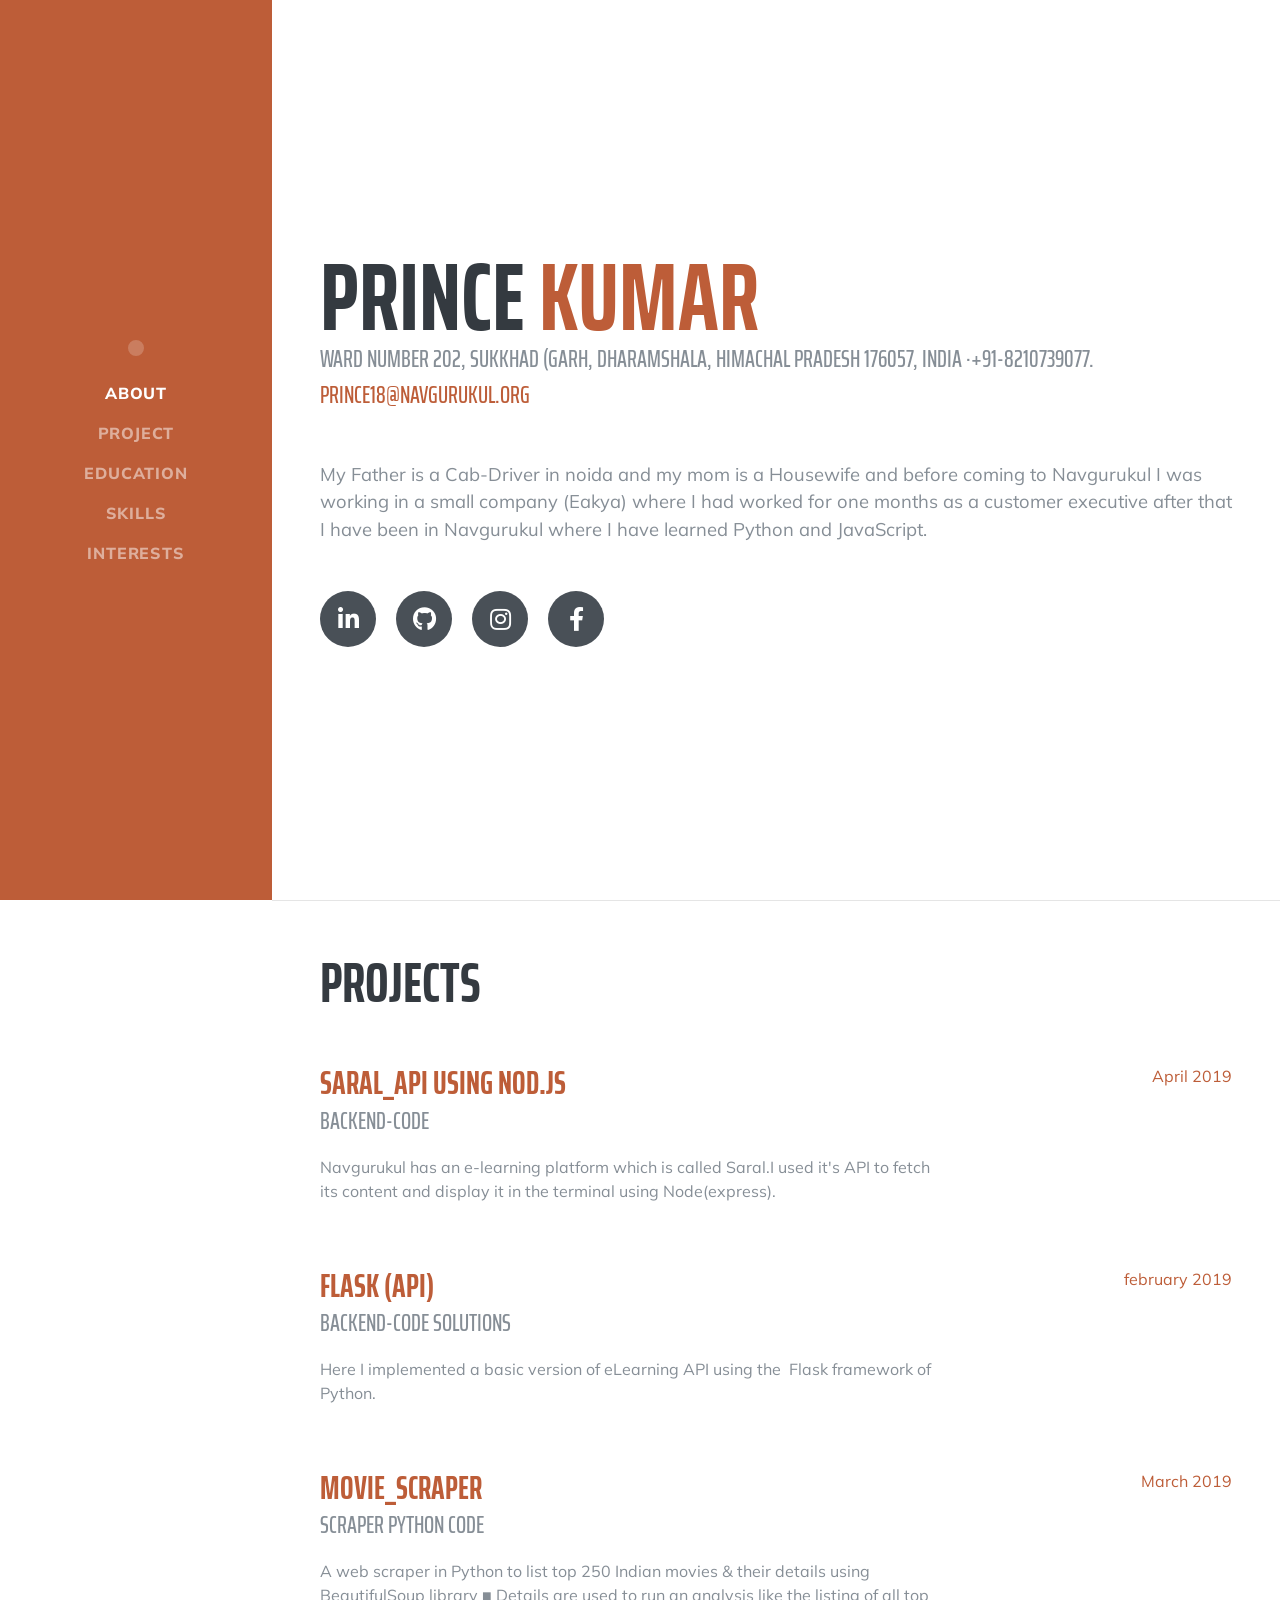
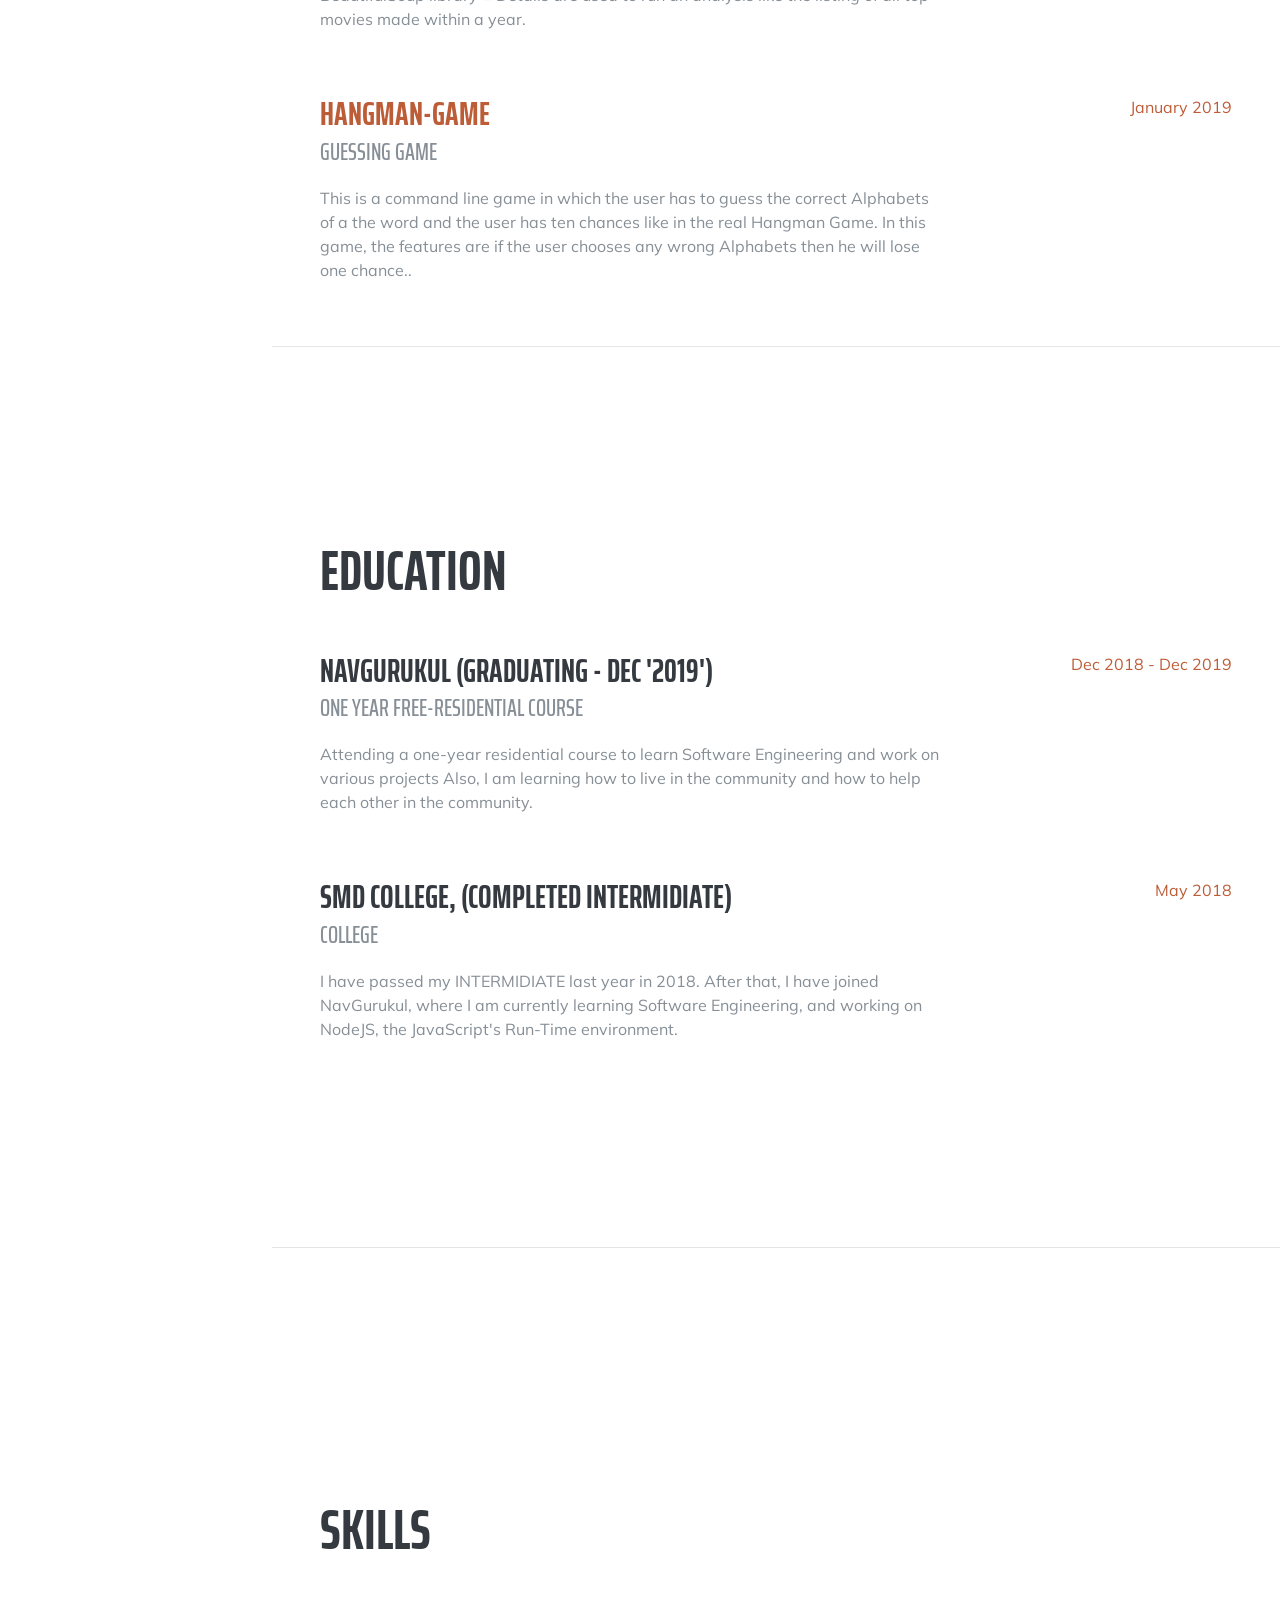
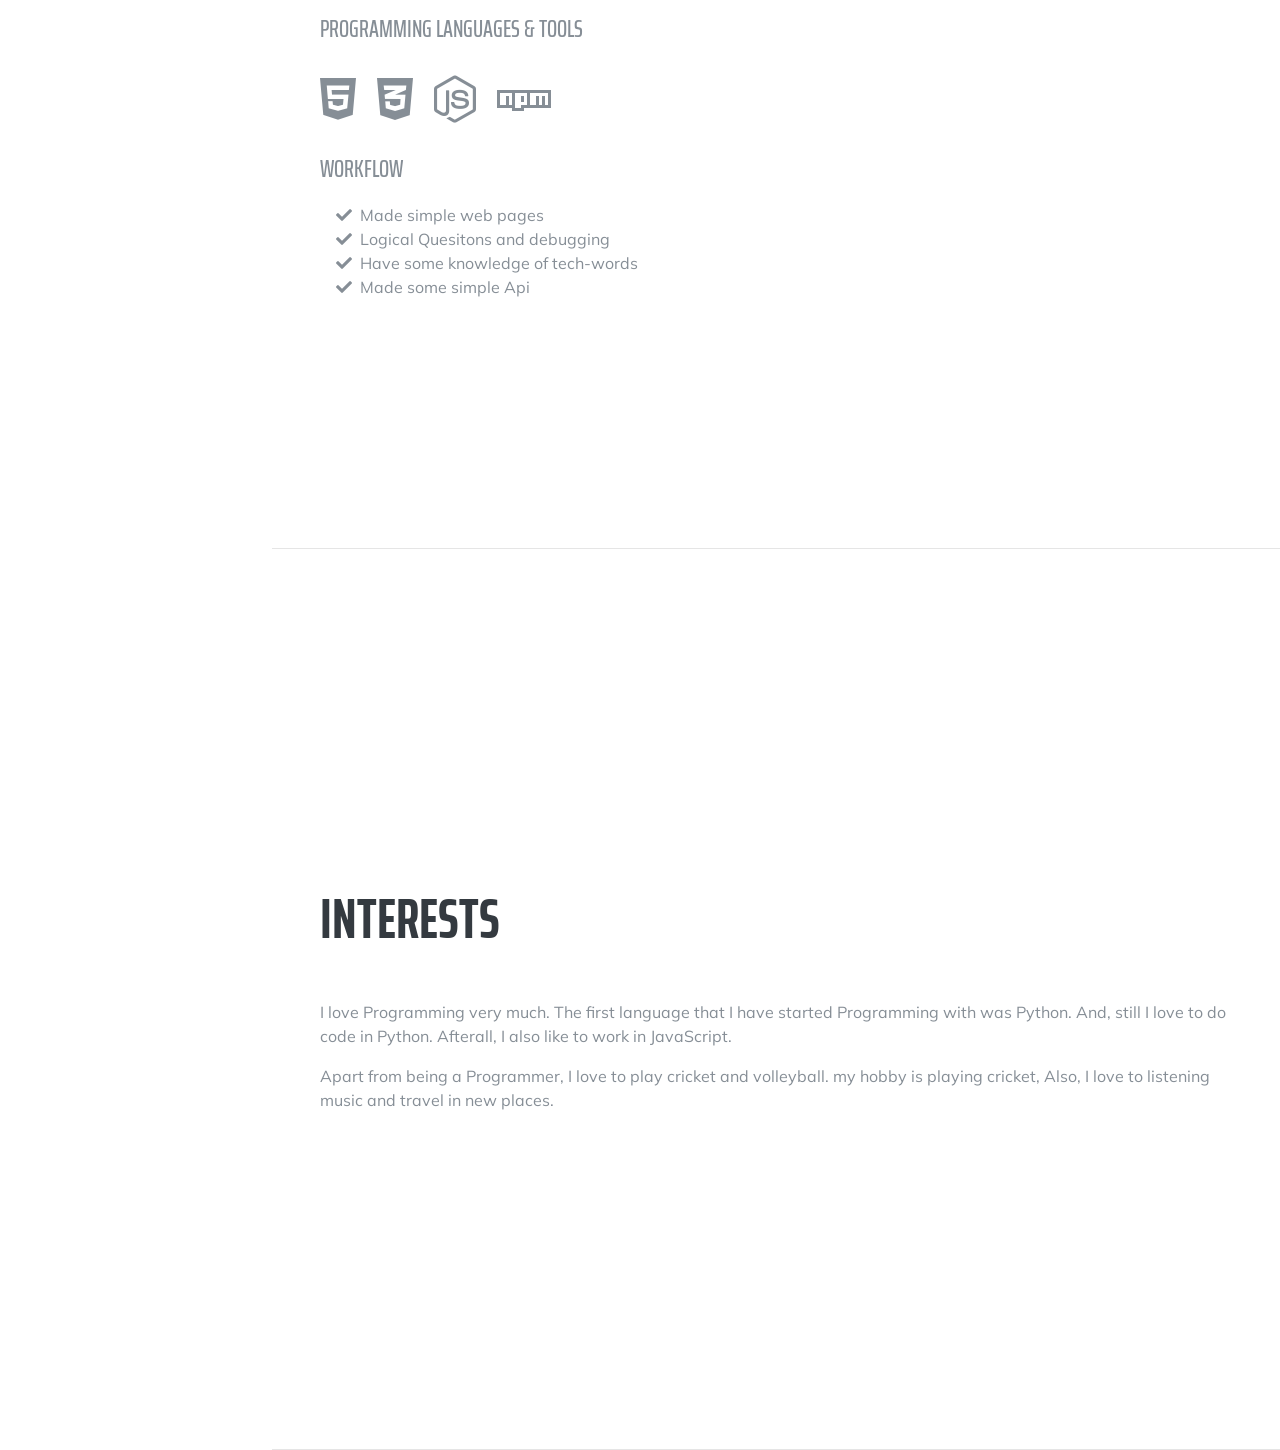
==== PortFolio/portfolio.html @ a266e5c4 "first commit" ====
<!DOCTYPE html>
<html lang="en">

<head>

  <meta charset="utf-8">
  <meta name="viewport" content="width=device-width, initial-scale=1, shrink-to-fit=no">
  <meta name="description" content="">
  <meta name="author" content="">

  <title>Resume</title>

  <!-- Bootstrap core CSS -->
  <link href="vendor/bootstrap/css/bootstrap.min.css" rel="stylesheet">

  <!-- Custom fonts for this template -->
  <link href="https://fonts.googleapis.com/css?family=Saira+Extra+Condensed:500,700" rel="stylesheet">
  <link href="https://fonts.googleapis.com/css?family=Muli:400,400i,800,800i" rel="stylesheet">
  <link href="vendor/fontawesome-free/css/all.min.css" rel="stylesheet">

  <!-- Custom styles for this template -->
  <link href="css/resume.min.css" rel="stylesheet">

</head>

<body id="page-top">

  <nav class="navbar navbar-expand-lg navbar-dark bg-primary fixed-top" id="sideNav">
    <a class="navbar-brand js-scroll-trigger" href="#page-top">
      <span class="d-block d-lg-none">PRINCE KUMAR</span>
      <span class="d-none d-lg-block">
        <img class="img-fluid img-profile rounded-circle mx-auto mb-2" src="/home/shivansh/Pictures/Pictures/Photo - Google Photos_files/20190603_215605.jpg" alt="">
      </span>
    </a>
    <button class="navbar-toggler" type="button" data-toggle="collapse" data-target="#navbarSupportedContent" aria-controls="navbarSupportedContent" aria-expanded="false" aria-label="Toggle navigation">
      <span class="navbar-toggler-icon"></span>
    </button>
    <div class="collapse navbar-collapse" id="navbarSupportedContent">
      <ul class="navbar-nav">
        <li class="nav-item">
          <a class="nav-link js-scroll-trigger" href="#about">About</a>
        </li>
        <li class="nav-item">
          <a class="nav-link js-scroll-trigger" href="#experience">Project</a>
        </li>
        <li class="nav-item">
          <a class="nav-link js-scroll-trigger" href="#education">Education</a>
        </li>
        <li class="nav-item">
          <a class="nav-link js-scroll-trigger" href="#skills">Skills</a>
        </li>
        <li class="nav-item">
          <a class="nav-link js-scroll-trigger" href="#interests">Interests</a>
        </li>
      </ul>
    </div>
  </nav>

  <div class="container-fluid p-0">

    <section class="resume-section p-3 p-lg-5 d-flex align-items-center" id="about">
      <div class="w-100">
        <h1 class="mb-0">Prince
          <span class="text-primary">Kumar</span>
        </h1>
        <div class="subheading mb-5">Ward number 202, Sukkhad (Garh, Dharamshala, Himachal Pradesh 176057, India ·+91-8210739077.
          <a href="mailto:name@email.com">prince18@navgurukul.org</a>
        </div>
        <p class="lead mb-5">My Father is a Cab-Driver in noida and my mom is a Housewife and before coming to Navgurukul I was working in a small company (Eakya) where I had worked for one months as a customer executive after that I have been in Navgurukul where I have learned Python and JavaScript.</p>
        <div class="social-icons">
          <a href="https://www.linkedin.com/in/thakur-prince-kumar-sharma-6ab420175/" target="_blank">
            <i class="fab fa-linkedin-in"></i>
          </a>
          <a href="https://github.com/prince21298" target="_blank">
            <i class="fab fa-github"></i>
          </a>
          <a href="https://www.instagram.com/cool_boy_pk/" target="_blank">
            <i class="fab fa-instagram"></i>
          </a>
          <a href="https://m.facebook.com/profile.php?ref=bookmarks" target="_blank">
            <i class="fab fa-facebook-f"></i>
          </a>
        </div>
      </div>
    </section>

    <hr class="m-0">

    <section class="resume-section p-3 p-lg-5 d-flex justify-content-center" id="experience">
      <div class="w-100">
        <h2 class="mb-5">Projects</h2>

        <div class="resume-item d-flex flex-column flex-md-row justify-content-between mb-5">
          <div class="resume-content">
            <h3 class="mb-0"><a href="https://github.com/prince21298/Basic-eLearning--API-" target="_blank">Saral_Api Using nod.js</a></h3>
            <div class="subheading mb-3">Backend-Code</div>
            <p>Navgurukul has an e-learning platform which is called Saral.I used it's API to fetch its content and display it in the terminal using Node(express).
            </p>
          </div>
          <div class="resume-date text-md-right">
            <span class="text-primary">April 2019</span>
          </div>
        </div>

        <div class="resume-item d-flex flex-column flex-md-row justify-content-between mb-5">
          <div class="resume-content">
            <h3 class="mb-0"><a href="https://github.com/prince21298/Flask-in-python" target="_blank">Flask (API)</a></h3>
            <div class="subheading mb-3">Backend-Code Solutions</div>
            <p>Here I implemented a basic version of eLearning API using the ​ Flask framework
              of ​ Python​.
            </p>
          </div>
          <div class="resume-date text-md-right">
            <span class="text-primary">february 2019</span>
          </div>
        </div>

        <div class="resume-item d-flex flex-column flex-md-row justify-content-between mb-5">
          <div class="resume-content">
            <h3 class="mb-0"><a href="https://github.com/prince21298/SCRAPING" target="_blank">Movie_Scraper</a></h3>
            <div class="subheading mb-3">Scraper Python Code</div>
            <p>A web scraper in Python to list top 250 Indian movies & their details using
              BeautifulSoup​ library
              ■ Details are used to run an analysis like the listing of all top movies made within a
              year.
            </p>
          </div>
          <div class="resume-date text-md-right">
            <span class="text-primary">March 2019 </span>
          </div>
        </div>
        <div class="resume-item d-flex flex-column flex-md-row justify-content-between">
          <div class="resume-content">
            <h3 class="mb-0"><a href="https://github.com/prince21298/Hangman" target="blank">HangMan-Game</a></h3>
            <div class="subheading mb-3">Guessing Game</div>
            <p>This is a command line game in which the user has to guess the correct Alphabets of
              a the word and the user has ten chances like in the real Hangman Game. In this game,
              the features are if the user chooses any wrong Alphabets then he will lose one chance.. 
              </p>
          </div>
          <div class="resume-date text-md-right">
            <span class="text-primary">January 2019</span>
          </div>
        </div>

      </div>

    </section>

    <hr class="m-0">

    <section class="resume-section p-3 p-lg-5 d-flex align-items-center" id="education">
      <div class="w-100">
        <h2 class="mb-5">Education</h2>

        <div class="resume-item d-flex flex-column flex-md-row justify-content-between mb-5">
          <div class="resume-content">
            <h3 class="mb-0">NAVGURUKUL (GRADUATING - Dec '2019')
            </h3>
            <div class="subheading mb-3">One year free-residential course</div>
            <div>Attending a one-year residential course to learn Software Engineering and work on various projects  Also, I am learning how to live in the community and how to help each other in the community.
            </div>
            <p></p>
          </div>
          <div class="resume-date text-md-right">
            <span class="text-primary">Dec 2018 - Dec 2019</span>
          </div>
        </div>

        <div class="resume-item d-flex flex-column flex-md-row justify-content-between">
          <div class="resume-content">
            <h3 class="mb-0">SMD college, (Completed INTERMIDIATE)
            </h3>
            <div class="subheading mb-3">COLLEGE</div>
            <p>I have passed my INTERMIDIATE last year in 2018. After that, I have joined NavGurukul, where I am currently learning Software Engineering, and working on NodeJS, the JavaScript's Run-Time environment.</p>
          </div>
          <div class="resume-date text-md-right">
            <span class="text-primary">May 2018</span>
          </div>
        </div>

      </div>
    </section>

    <hr class="m-0">

    <section class="resume-section p-3 p-lg-5 d-flex align-items-center" id="skills">
      <div class="w-100">
        <h2 class="mb-5">SKILLS</h2>

        <div class="subheading mb-3">PROGRAMMING LANGUAGES &amp; TOOLS</div>
        <ul class="list-inline dev-icons">
          <li class="list-inline-item">
            <i class="fab fa-html5"></i>
          </li>
          <li class="list-inline-item">
            <i class="fab fa-css3-alt"></i>
          </li>
          <li class="list-inline-item">
            <i class="fab fa-node-js"></i>
          </li>
          <li class="list-inline-item">
            <i class="fab fa-npm"></i>
          </li>
        </ul>

        <div class="subheading mb-3">WORKFLOW</div>
        <ul class="fa-ul mb-0">
          <li>
            <i class="fa-li fa fa-check"></i>
            Made simple web pages</li>
          <li>
            <i class="fa-li fa fa-check"></i>
            Logical Quesitons and debugging</li>
          <li>
            <i class="fa-li fa fa-check"></i>
            Have some knowledge of tech-words</li>
          <li>
            <i class="fa-li fa fa-check"></i>
            Made some simple Api</li>
        </ul>
      </div>
    </section>

    <hr class="m-0">

    <section class="resume-section p-3 p-lg-5 d-flex align-items-center" id="interests">
      <div class="w-100">
        <h2 class="mb-5">Interests</h2>
        <p>I love Programming very much. The first language that I have started Programming with was Python. And, still I love to do code in Python. Afterall, I also like to work in JavaScript.</p>
        <p class="mb-0">Apart from being a Programmer, I love to play cricket and volleyball. my hobby is playing cricket, Also, I love to listening music and travel in new places.</p>
      </div>
    </section>

    <hr class="m-0">
  </div>

  <!-- Bootstrap core JavaScript -->
  <script src="vendor/jquery/jquery.min.js"></script>
  <script src="vendor/bootstrap/js/bootstrap.bundle.min.js"></script>

  <!-- Plugin JavaScript -->
  <script src="vendor/jquery-easing/jquery.easing.min.js"></script>

  <!-- Custom scripts for this template -->
  <script src="js/resume.min.js"></script>

</body>

</html>
---- PortFolio/css/resume.min.css ----
/*!
 * Start Bootstrap - Resume v5.0.6 (https://startbootstrap.com/template-overviews/resume)
 * Copyright 2013-2019 Start Bootstrap
 * Licensed under MIT (https://github.com/BlackrockDigital/startbootstrap-resume/blob/master/LICENSE)
 */body{font-family:Muli,-apple-system,BlinkMacSystemFont,'Segoe UI',Roboto,'Helvetica Neue',Arial,sans-serif,'Apple Color Emoji','Segoe UI Emoji','Segoe UI Symbol','Noto Color Emoji';padding-top:54px;color:#868e96}@media (min-width:992px){body{padding-top:0;padding-left:17rem}}h1,h2,h3,h4,h5,h6{font-family:'Saira Extra Condensed',-apple-system,BlinkMacSystemFont,'Segoe UI',Roboto,'Helvetica Neue',Arial,sans-serif,'Apple Color Emoji','Segoe UI Emoji','Segoe UI Symbol','Noto Color Emoji';font-weight:700;text-transform:uppercase;color:#343a40}h1{font-size:6rem;line-height:5.5rem}h2{font-size:3.5rem}h3{font-size:2rem}p.lead{font-size:1.15rem;font-weight:400}.subheading{text-transform:uppercase;font-weight:500;font-family:'Saira Extra Condensed',-apple-system,BlinkMacSystemFont,'Segoe UI',Roboto,'Helvetica Neue',Arial,sans-serif,'Apple Color Emoji','Segoe UI Emoji','Segoe UI Symbol','Noto Color Emoji';font-size:1.5rem}.social-icons a{display:inline-block;height:3.5rem;width:3.5rem;background-color:#495057;color:#fff!important;border-radius:100%;text-align:center;font-size:1.5rem;line-height:3.5rem;margin-right:1rem}.social-icons a:last-child{margin-right:0}.social-icons a:hover{background-color:#bd5d38}.dev-icons{font-size:3rem}.dev-icons .list-inline-item i:hover{color:#bd5d38}#sideNav .navbar-nav .nav-item .nav-link{font-weight:800;letter-spacing:.05rem;text-transform:uppercase}#sideNav .navbar-toggler:focus{outline-color:#d48a6e}@media (min-width:992px){#sideNav{text-align:center;position:fixed;top:0;left:0;display:-webkit-box;display:-ms-flexbox;display:flex;-webkit-box-orient:vertical;-webkit-box-direction:normal;-ms-flex-direction:column;flex-direction:column;width:17rem;height:100vh}#sideNav .navbar-brand{display:-webkit-box;display:-ms-flexbox;display:flex;margin:auto auto 0;padding:.5rem}#sideNav .navbar-brand .img-profile{max-width:10rem;max-height:10rem;border:.5rem solid rgba(255,255,255,.2)}#sideNav .navbar-collapse{display:-webkit-box;display:-ms-flexbox;display:flex;-webkit-box-align:start;-ms-flex-align:start;align-items:flex-start;-webkit-box-flex:0;-ms-flex-positive:0;flex-grow:0;width:100%;margin-bottom:auto}#sideNav .navbar-collapse .navbar-nav{-webkit-box-orient:vertical;-webkit-box-direction:normal;-ms-flex-direction:column;flex-direction:column;width:100%}#sideNav .navbar-collapse .navbar-nav .nav-item{display:block}#sideNav .navbar-collapse .navbar-nav .nav-item .nav-link{display:block}}section.resume-section{padding-top:5rem!important;padding-bottom:5rem!important;max-width:75rem}section.resume-section .resume-item .resume-date{min-width:none}@media (min-width:768px){section.resume-section{min-height:100vh}section.resume-section .resume-item .resume-date{min-width:18rem}}@media (min-width:992px){section.resume-section{padding-top:3rem!important;padding-bottom:3rem!important}}.bg-primary{background-color:#bd5d38!important}.text-primary{color:#bd5d38!important}a{color:#bd5d38}a:active,a:focus,a:hover{color:#824027}
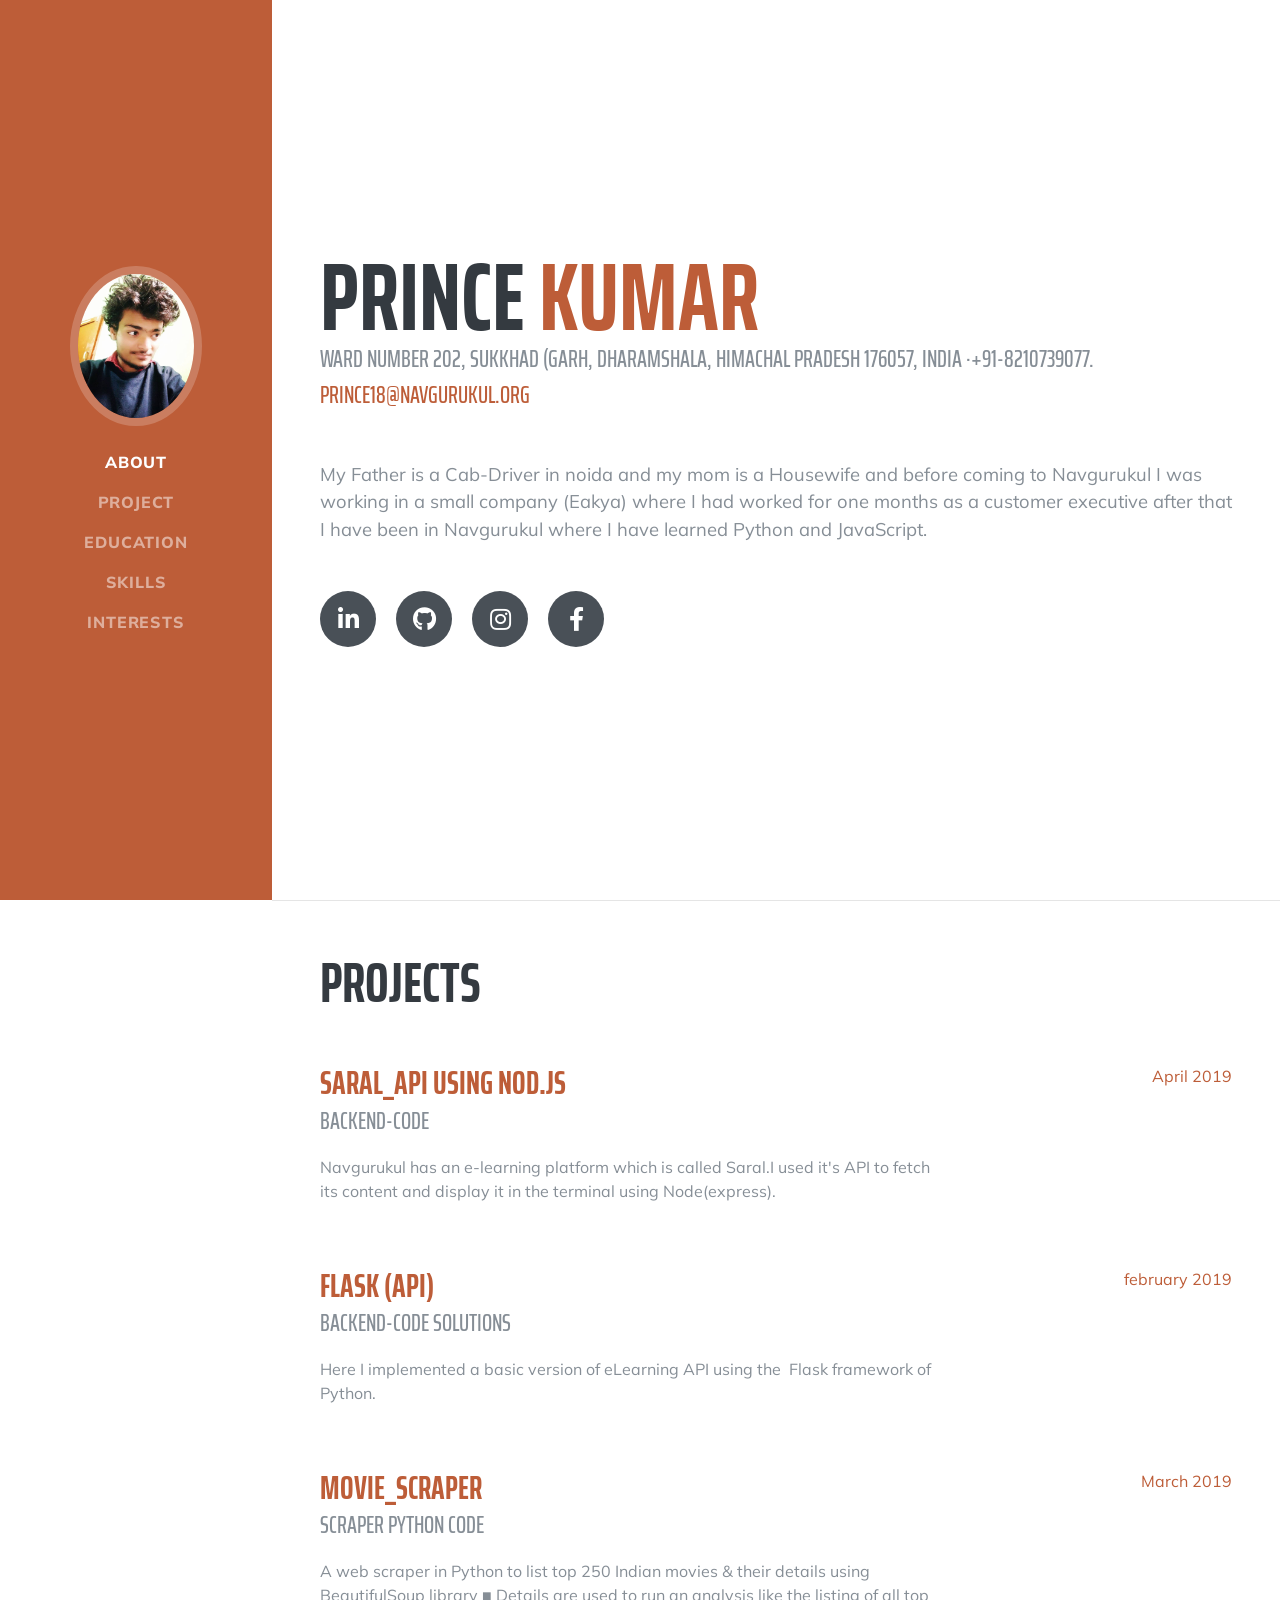
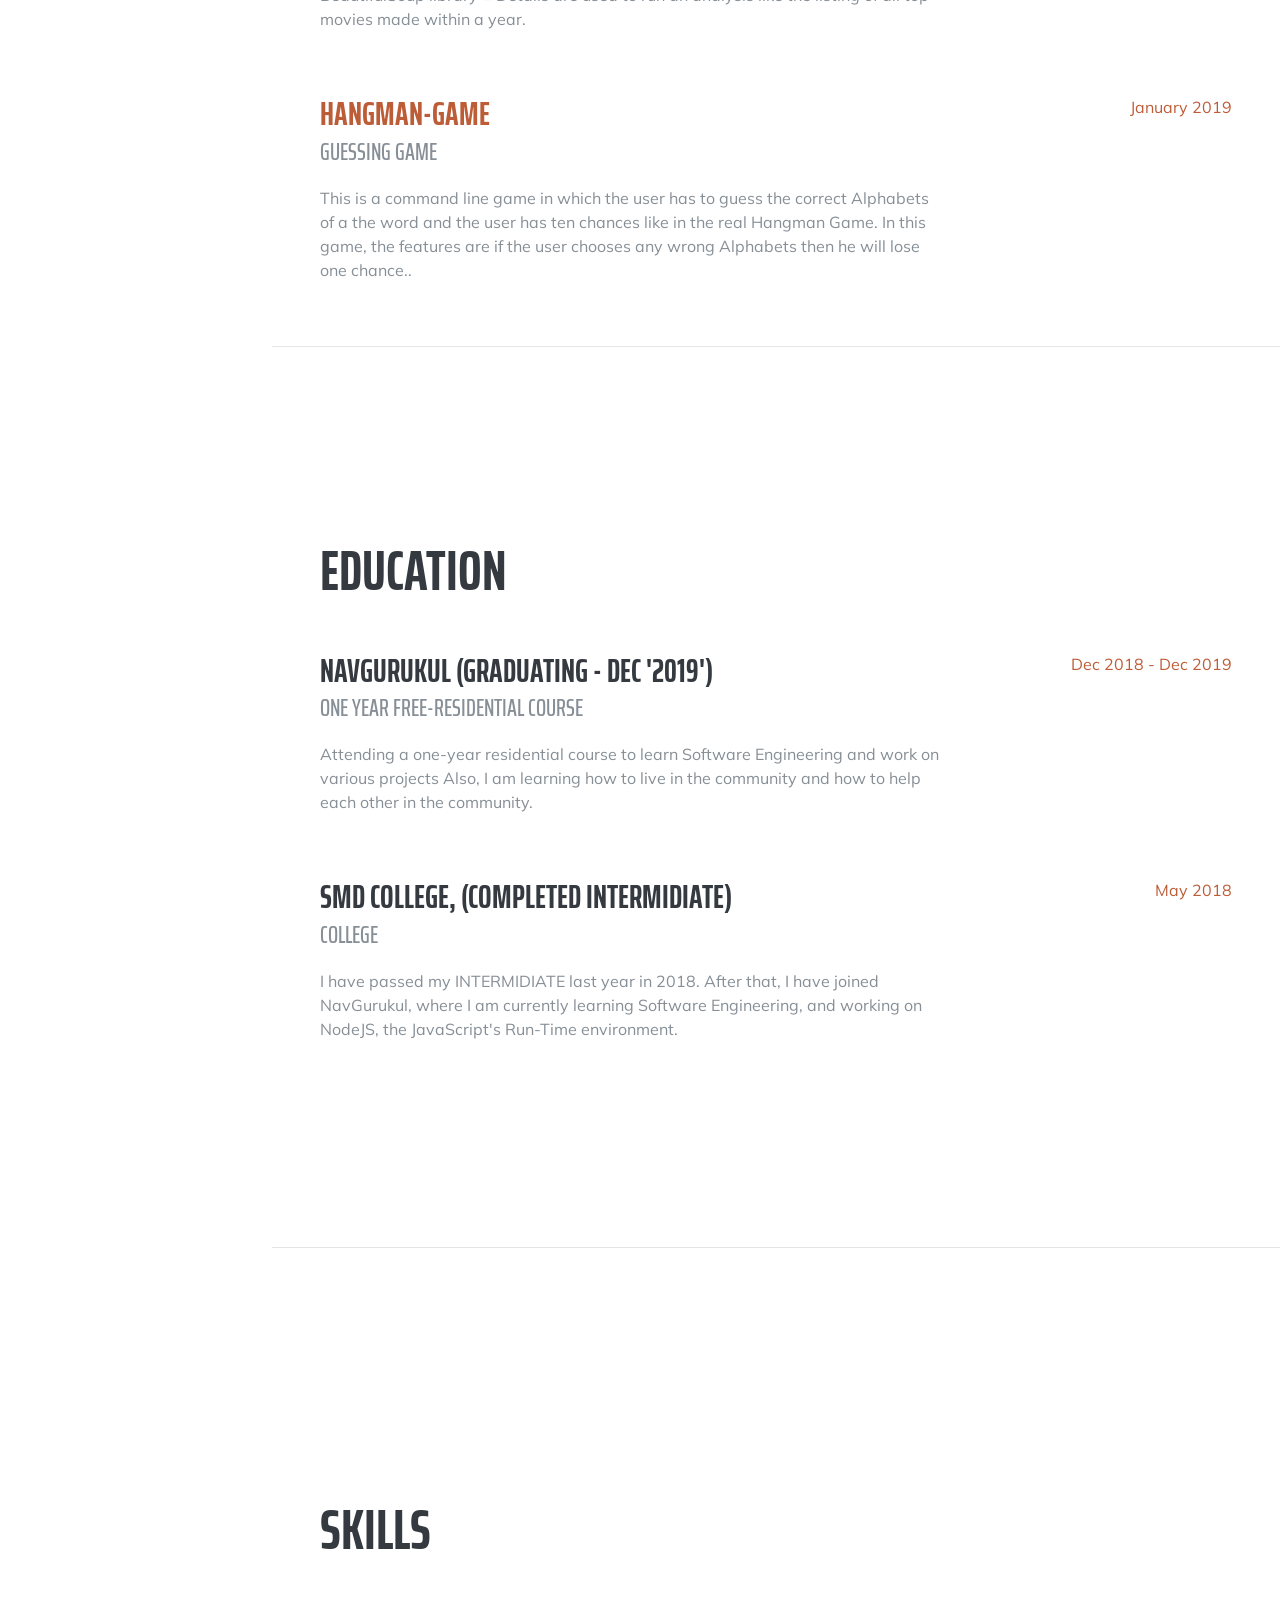
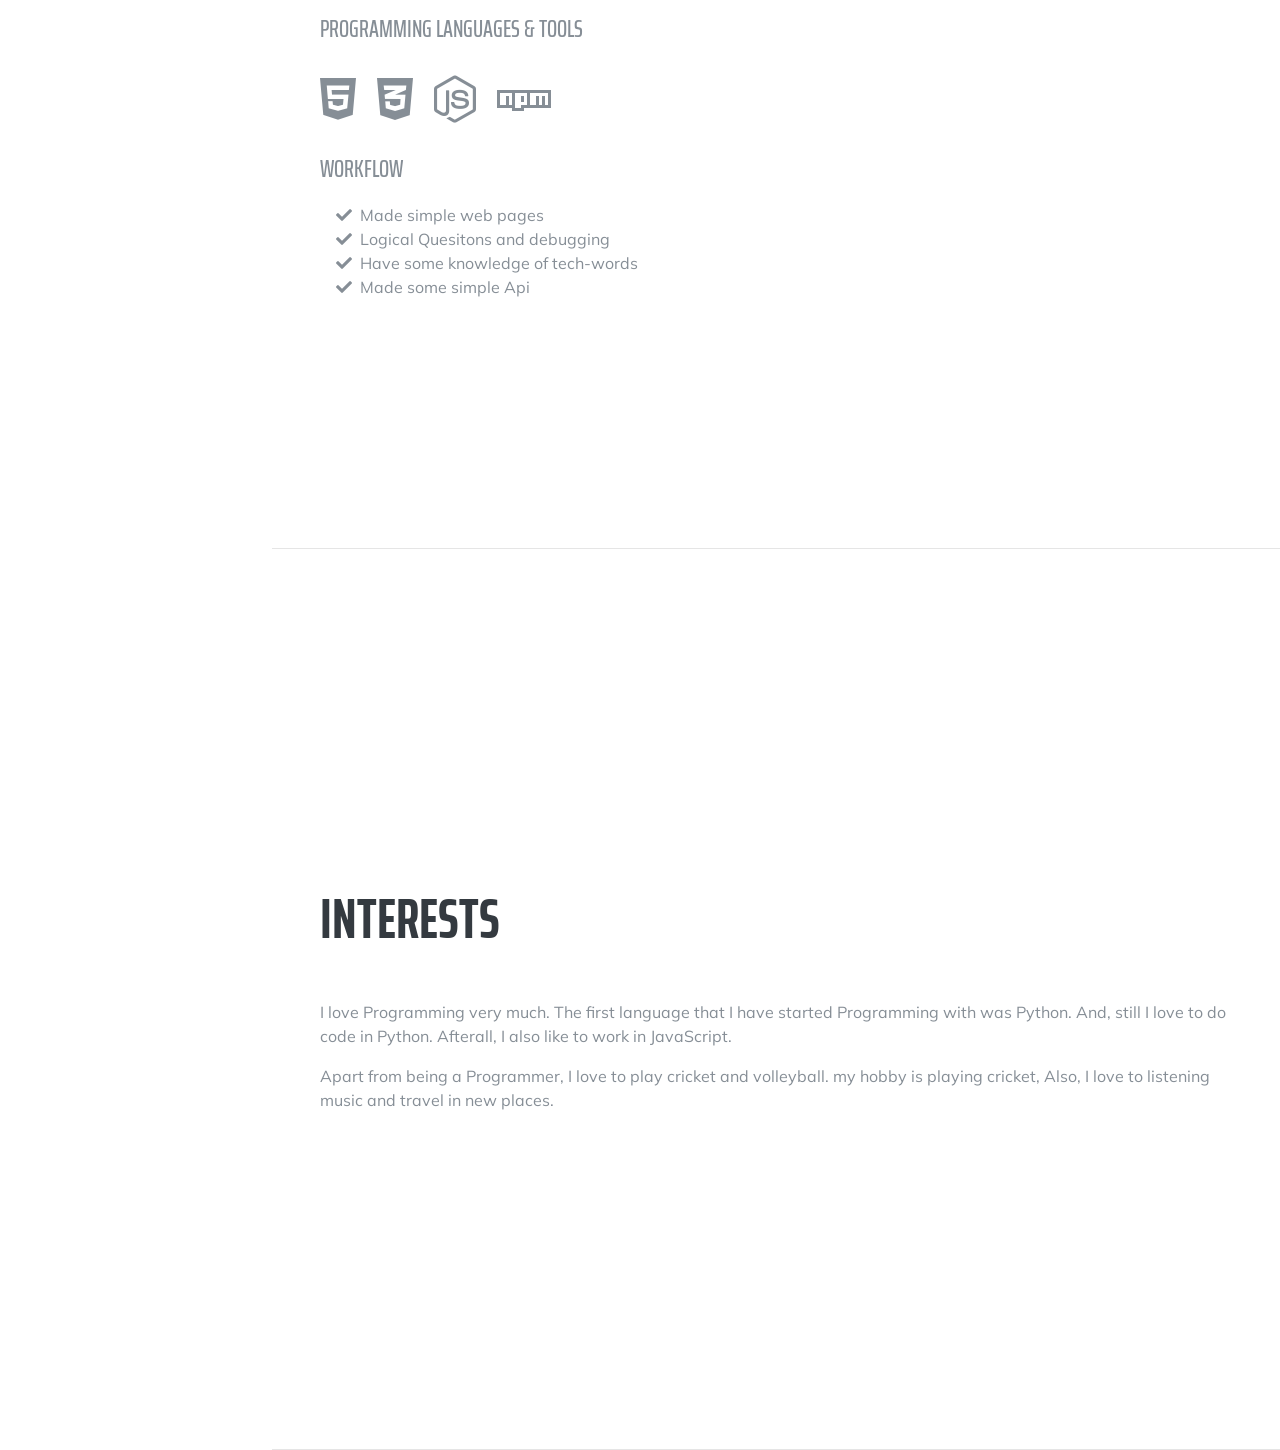
==== commit 08f67724: "Update portfolio.html" ====
--- a/PortFolio/portfolio.html
+++ b/PortFolio/portfolio.html
@@ -29,7 +29,7 @@
     <a class="navbar-brand js-scroll-trigger" href="#page-top">
       <span class="d-block d-lg-none">PRINCE KUMAR</span>
       <span class="d-none d-lg-block">
-        <img class="img-fluid img-profile rounded-circle mx-auto mb-2" src="/home/shivansh/Pictures/Pictures/Photo - Google Photos_files/20190603_215605.jpg" alt="">
+        <img class="img-fluid img-profile rounded-circle mx-auto mb-2" src="img/profile.jpg" alt="">
       </span>
     </a>
     <button class="navbar-toggler" type="button" data-toggle="collapse" data-target="#navbarSupportedContent" aria-controls="navbarSupportedContent" aria-expanded="false" aria-label="Toggle navigation">
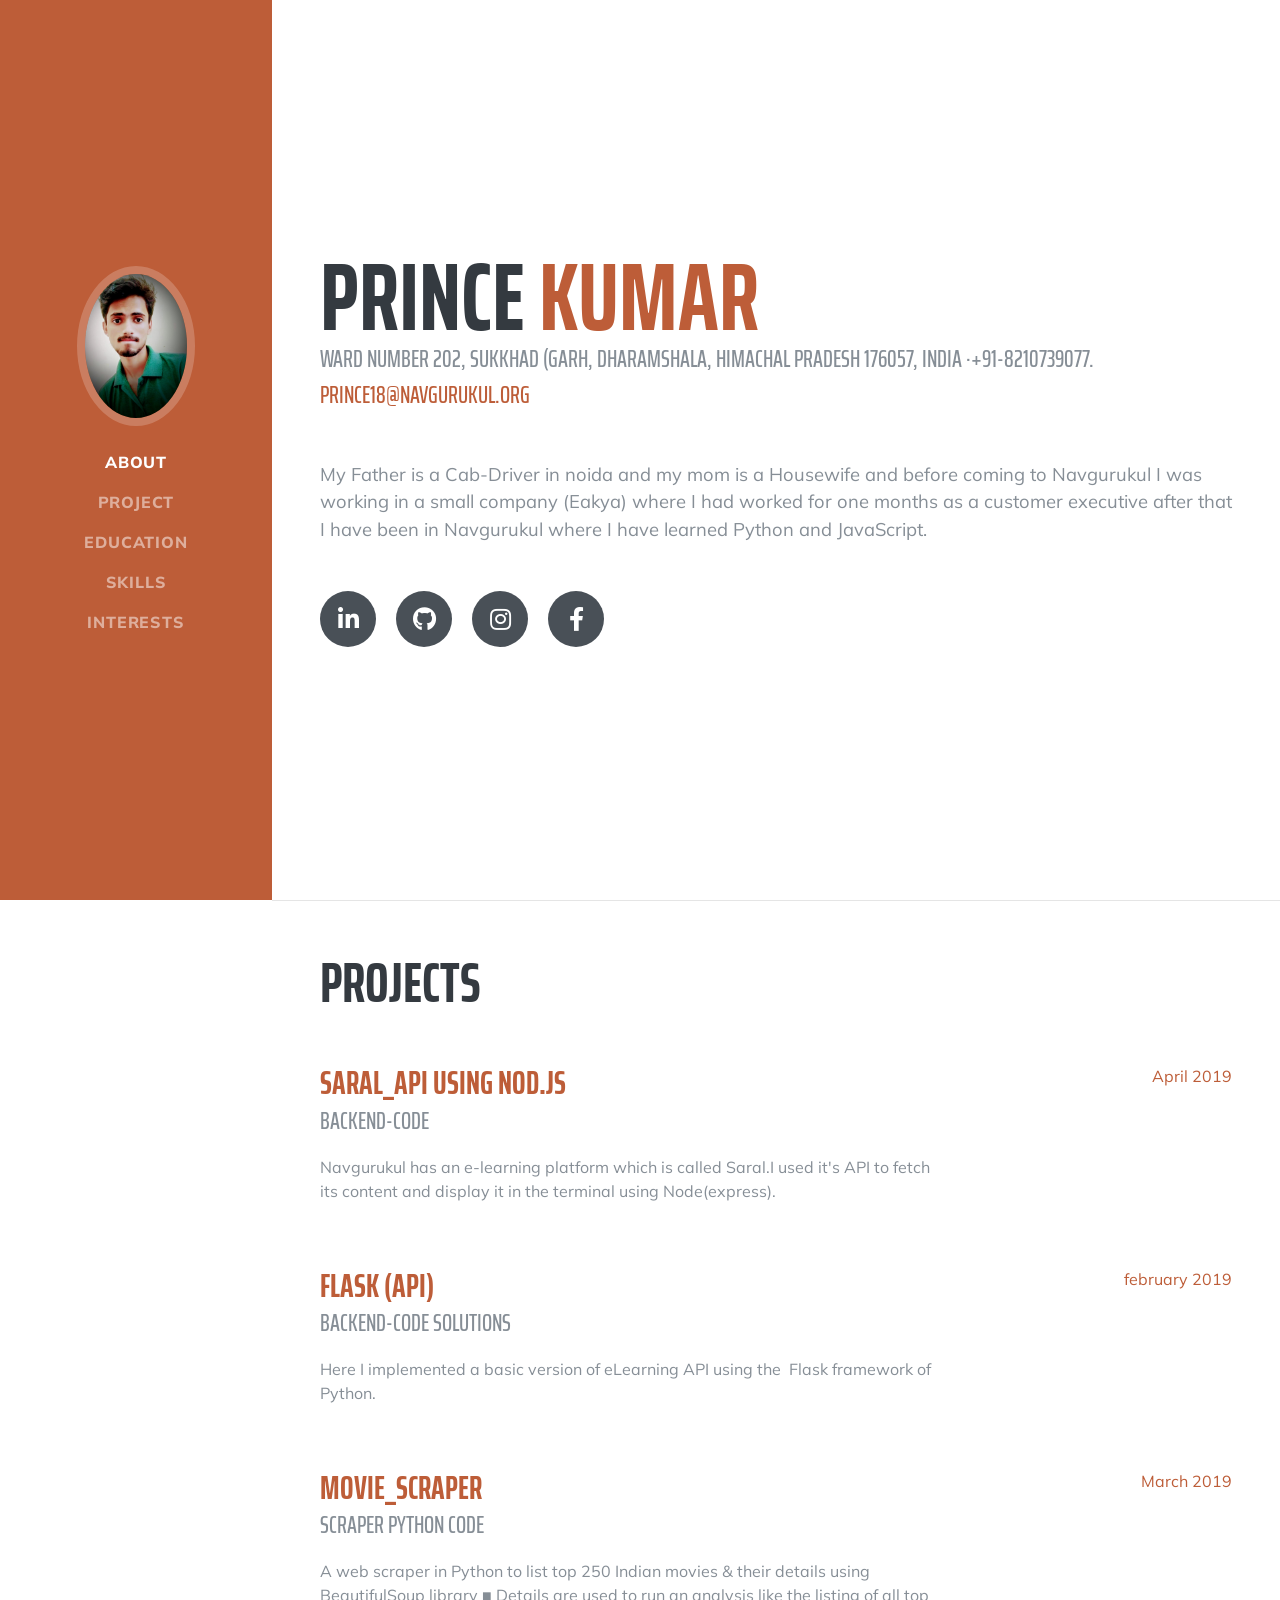
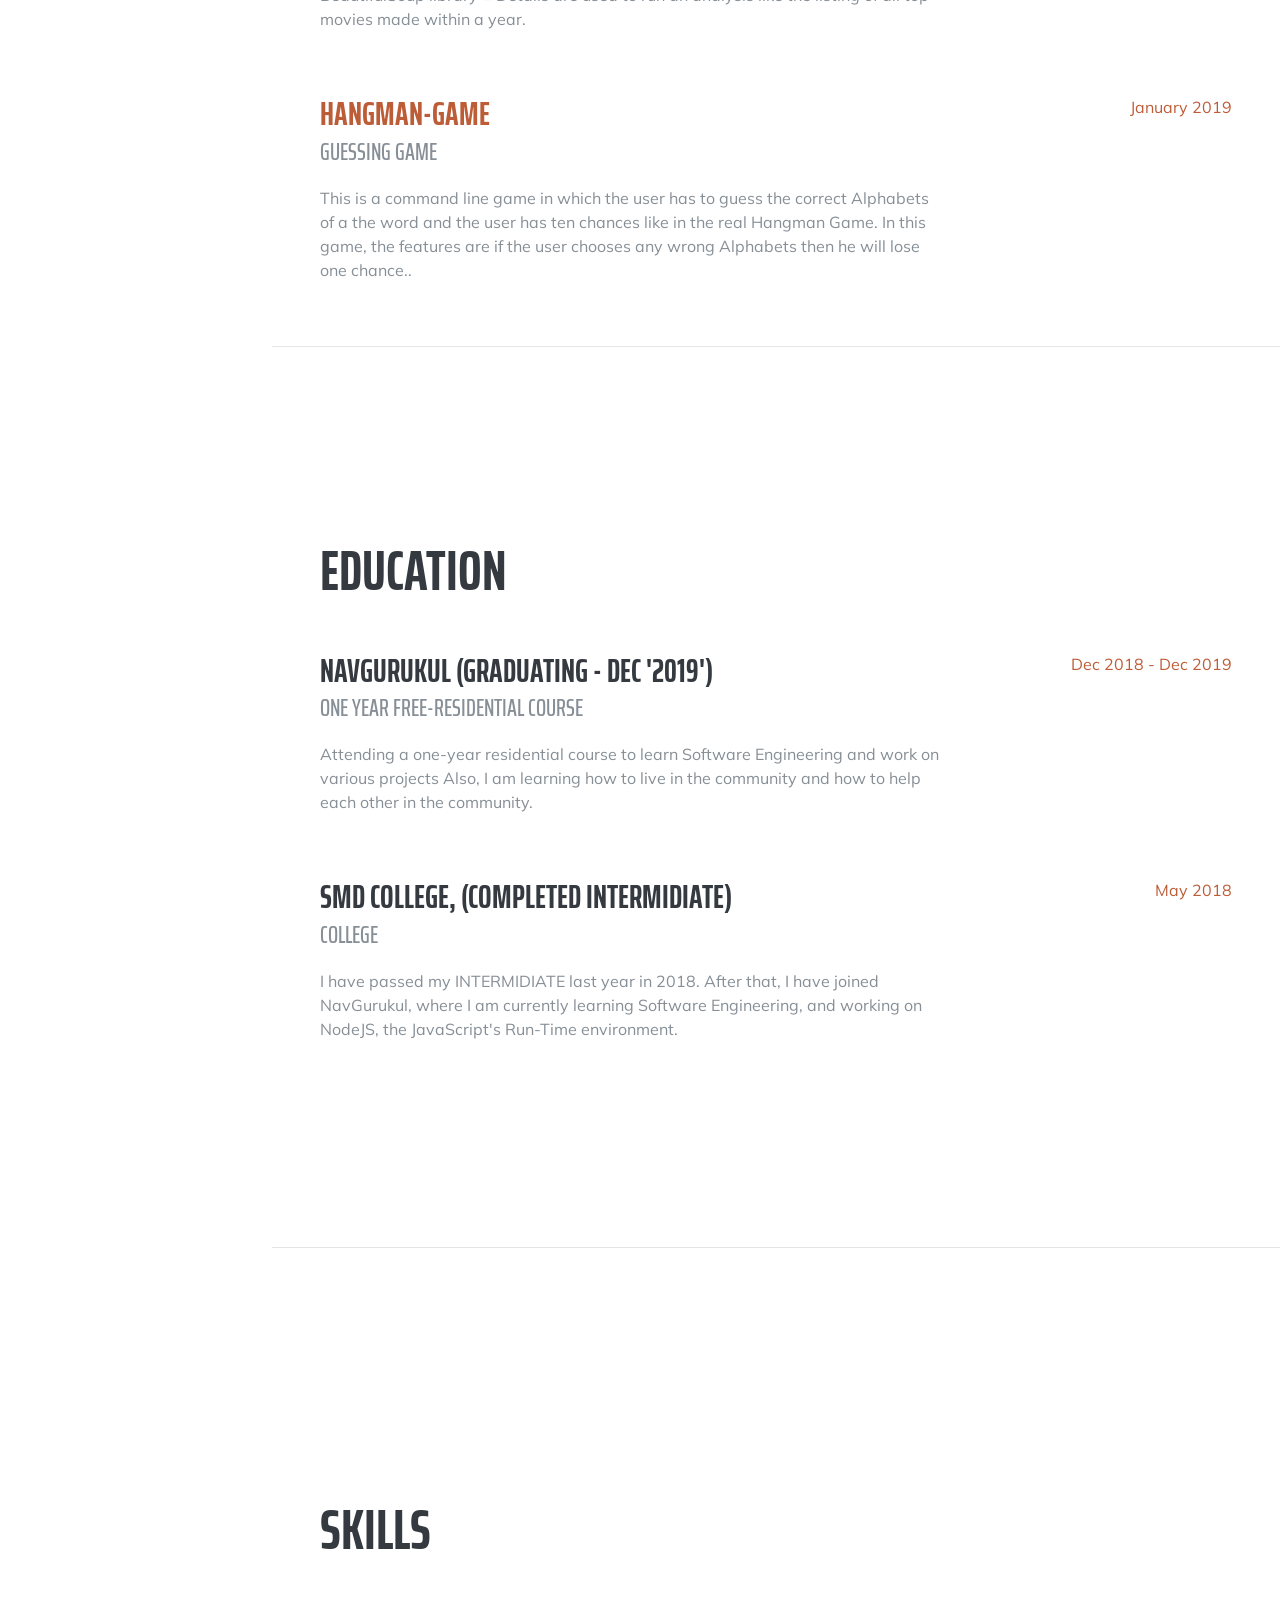
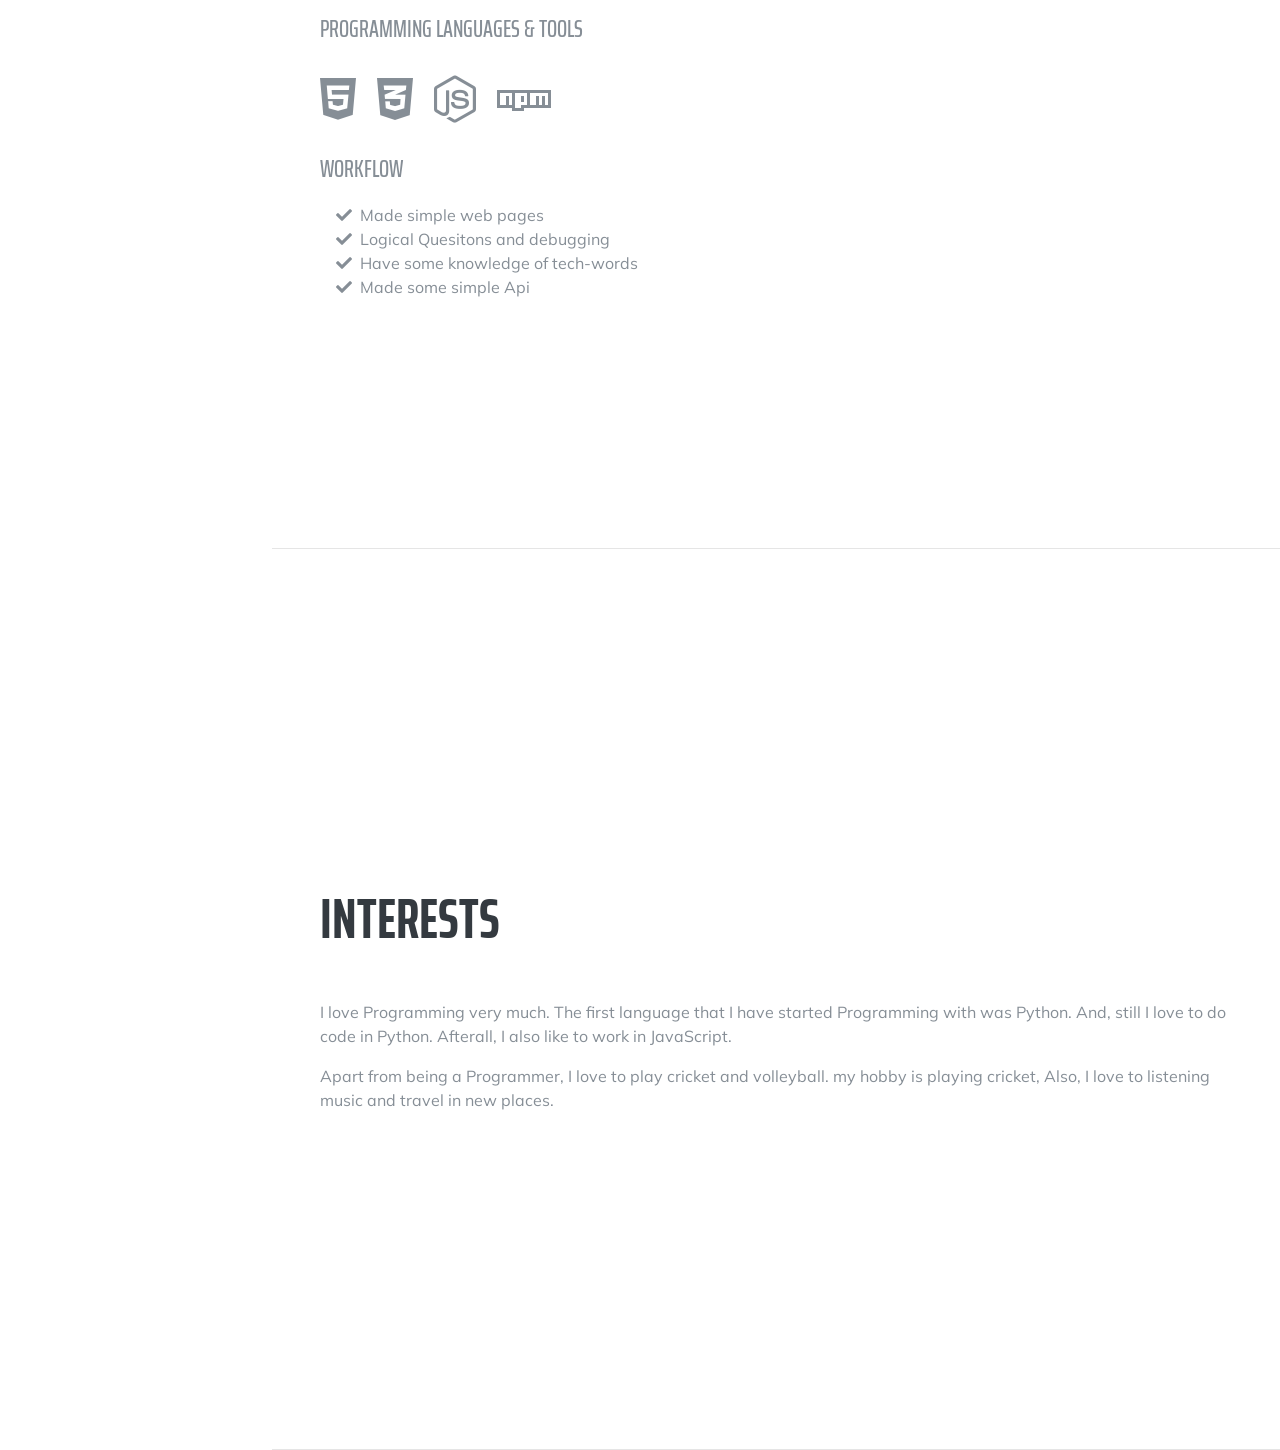
==== commit 57619a0e: "Update portfolio.html" ====
--- a/PortFolio/portfolio.html
+++ b/PortFolio/portfolio.html
@@ -29,7 +29,7 @@
     <a class="navbar-brand js-scroll-trigger" href="#page-top">
       <span class="d-block d-lg-none">PRINCE KUMAR</span>
       <span class="d-none d-lg-block">
-        <img class="img-fluid img-profile rounded-circle mx-auto mb-2" src="img/profile.jpg" alt="">
+        <img class="img-fluid img-profile rounded-circle mx-auto mb-2" src="img/20190603_215605.jpg" alt="">
       </span>
     </a>
     <button class="navbar-toggler" type="button" data-toggle="collapse" data-target="#navbarSupportedContent" aria-controls="navbarSupportedContent" aria-expanded="false" aria-label="Toggle navigation">
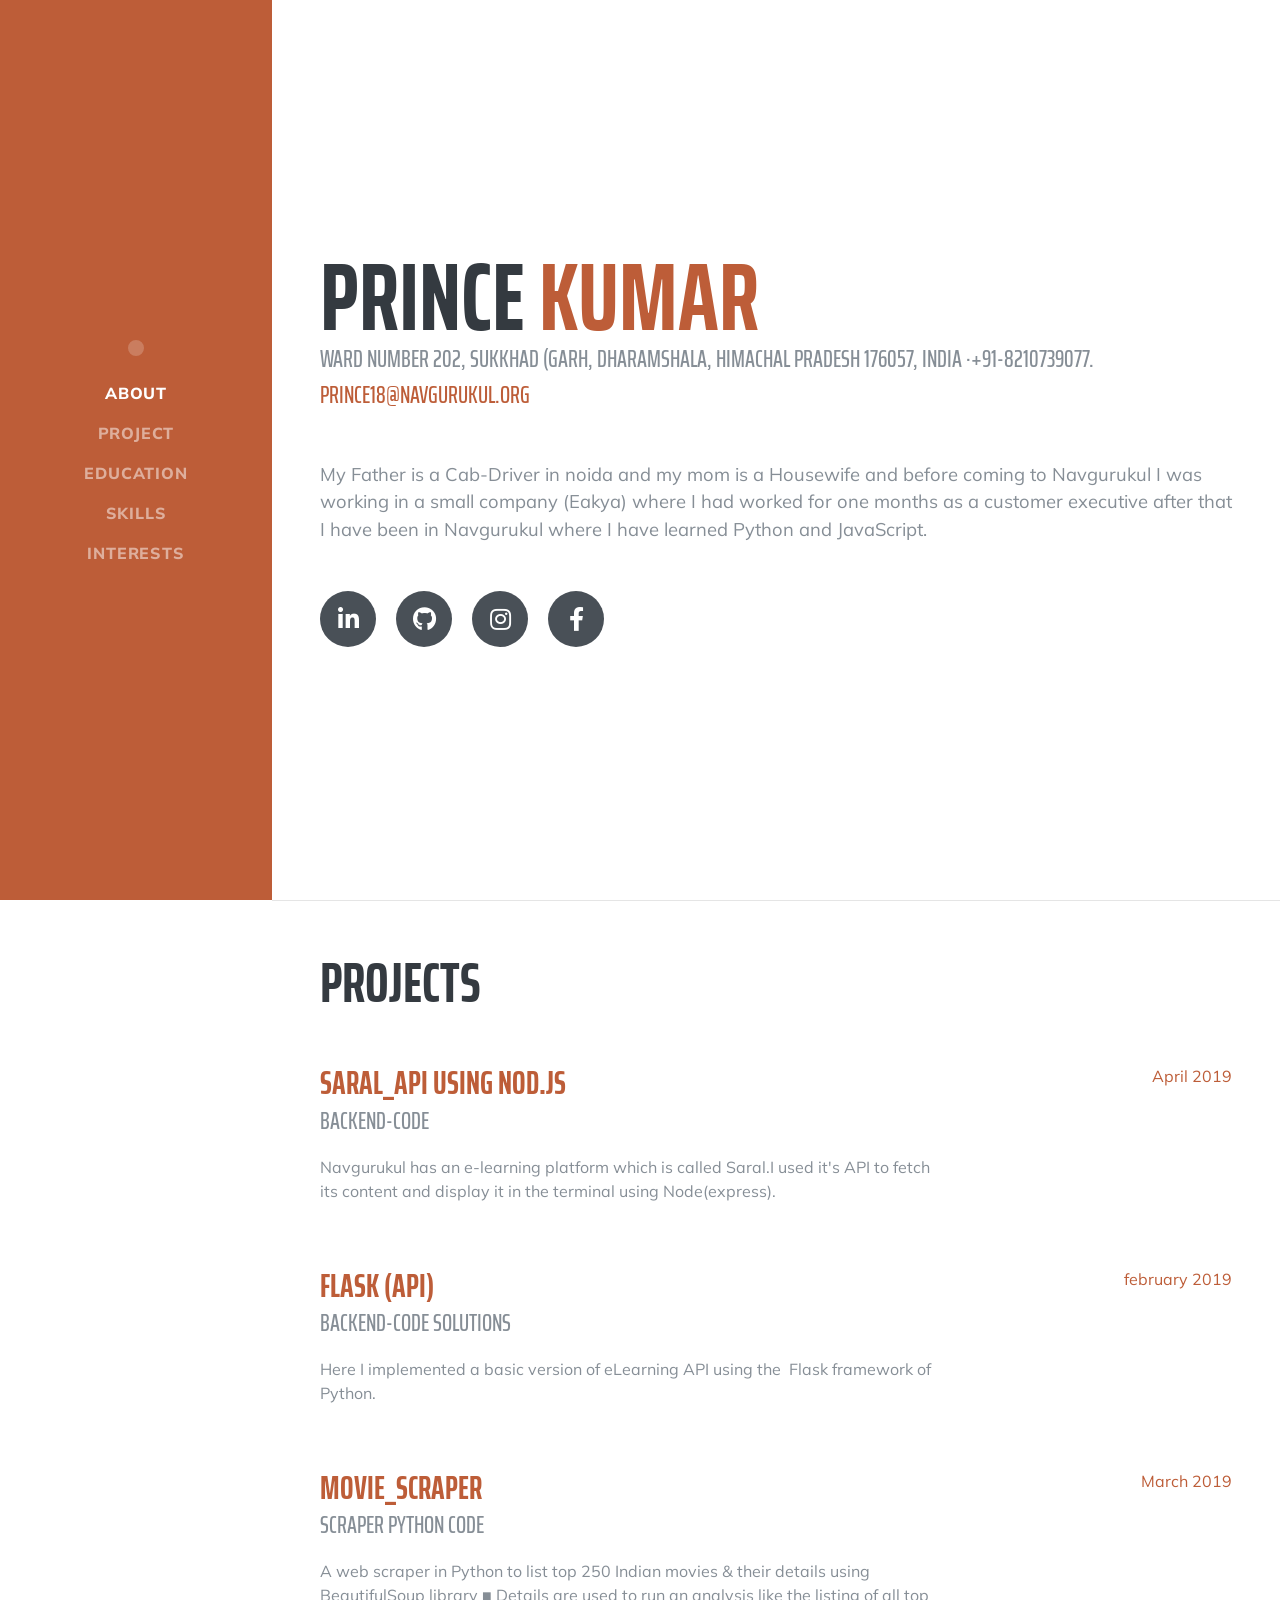
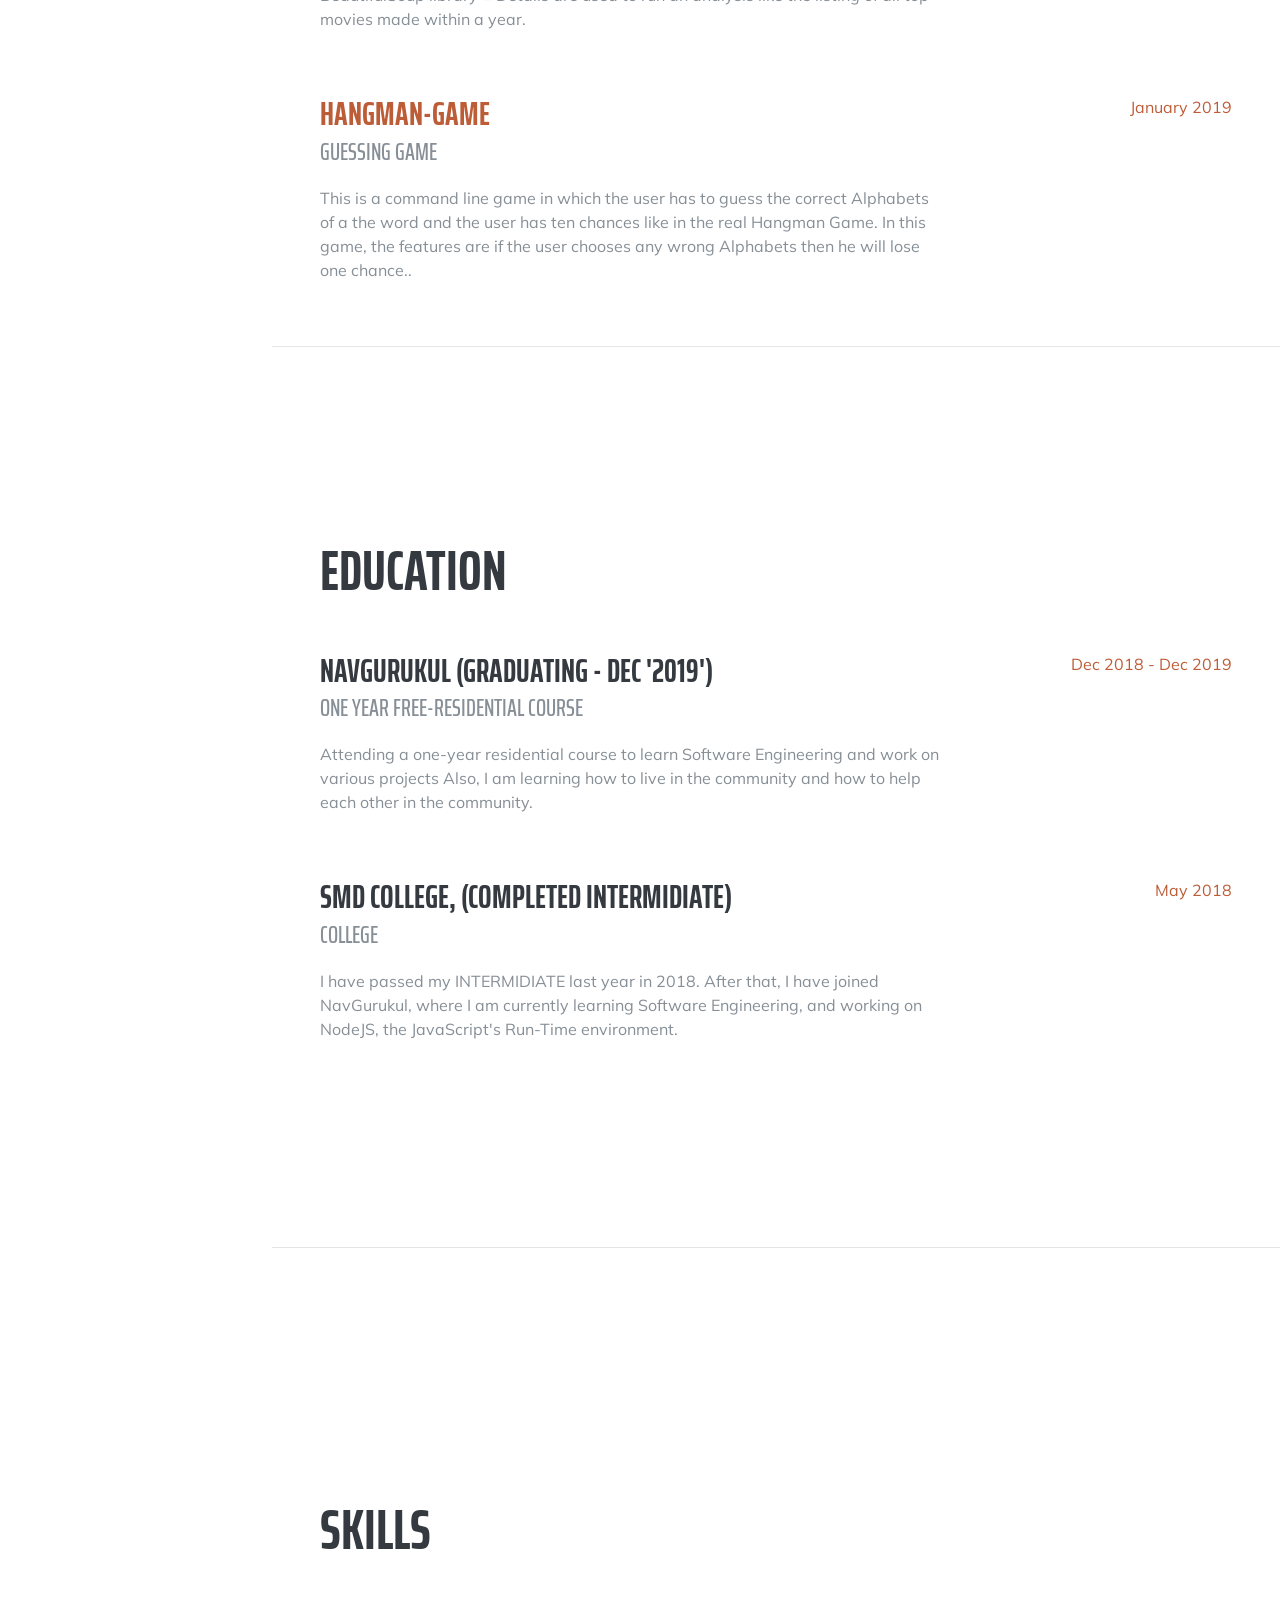
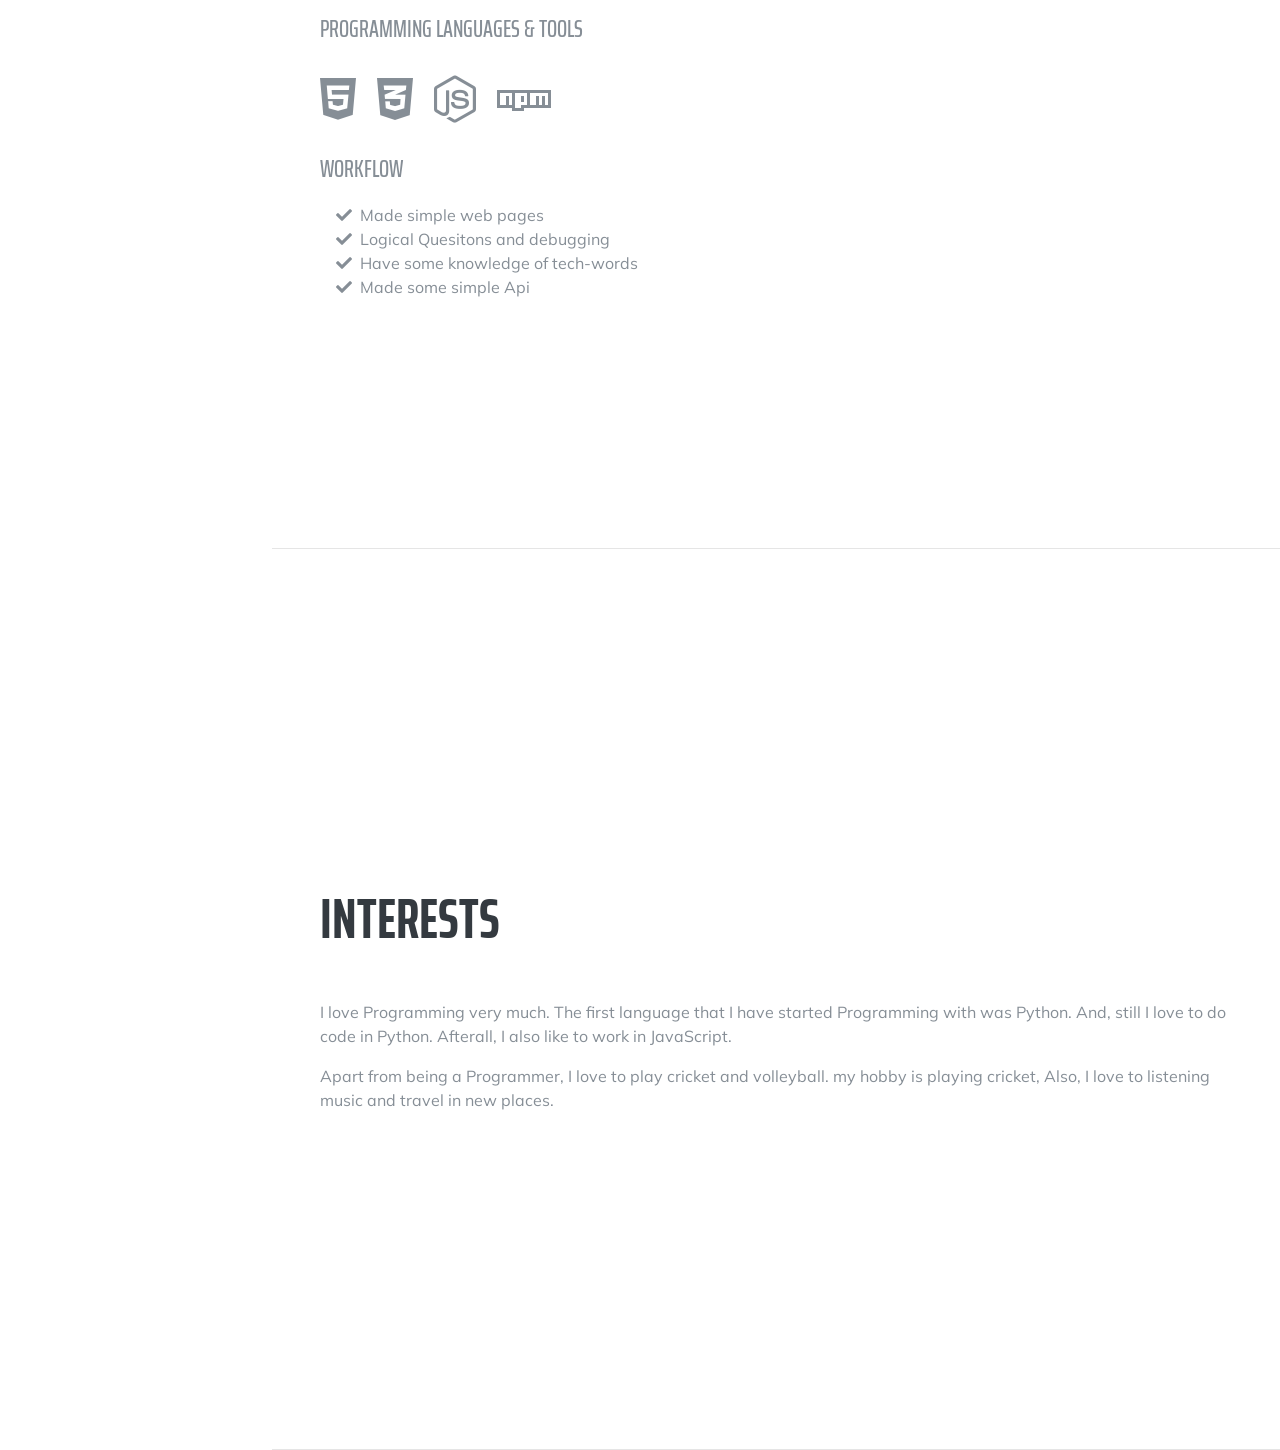
==== commit 5afd01f0: "Update portfolio.html" ====
--- a/PortFolio/portfolio.html
+++ b/PortFolio/portfolio.html
@@ -8,7 +8,7 @@
   <meta name="description" content="">
   <meta name="author" content="">
 
-  <title>Resume</title>
+  <title>PORTFOLIO</title>
 
   <!-- Bootstrap core CSS -->
   <link href="vendor/bootstrap/css/bootstrap.min.css" rel="stylesheet">
@@ -29,7 +29,7 @@
     <a class="navbar-brand js-scroll-trigger" href="#page-top">
       <span class="d-block d-lg-none">PRINCE KUMAR</span>
       <span class="d-none d-lg-block">
-        <img class="img-fluid img-profile rounded-circle mx-auto mb-2" src="img/20190603_215605.jpg" alt="">
+        <img class="img-fluid img-profile rounded-circle mx-auto mb-2" src="IMG_20210405_112143.jpg" alt="">
       </span>
     </a>
     <button class="navbar-toggler" type="button" data-toggle="collapse" data-target="#navbarSupportedContent" aria-controls="navbarSupportedContent" aria-expanded="false" aria-label="Toggle navigation">
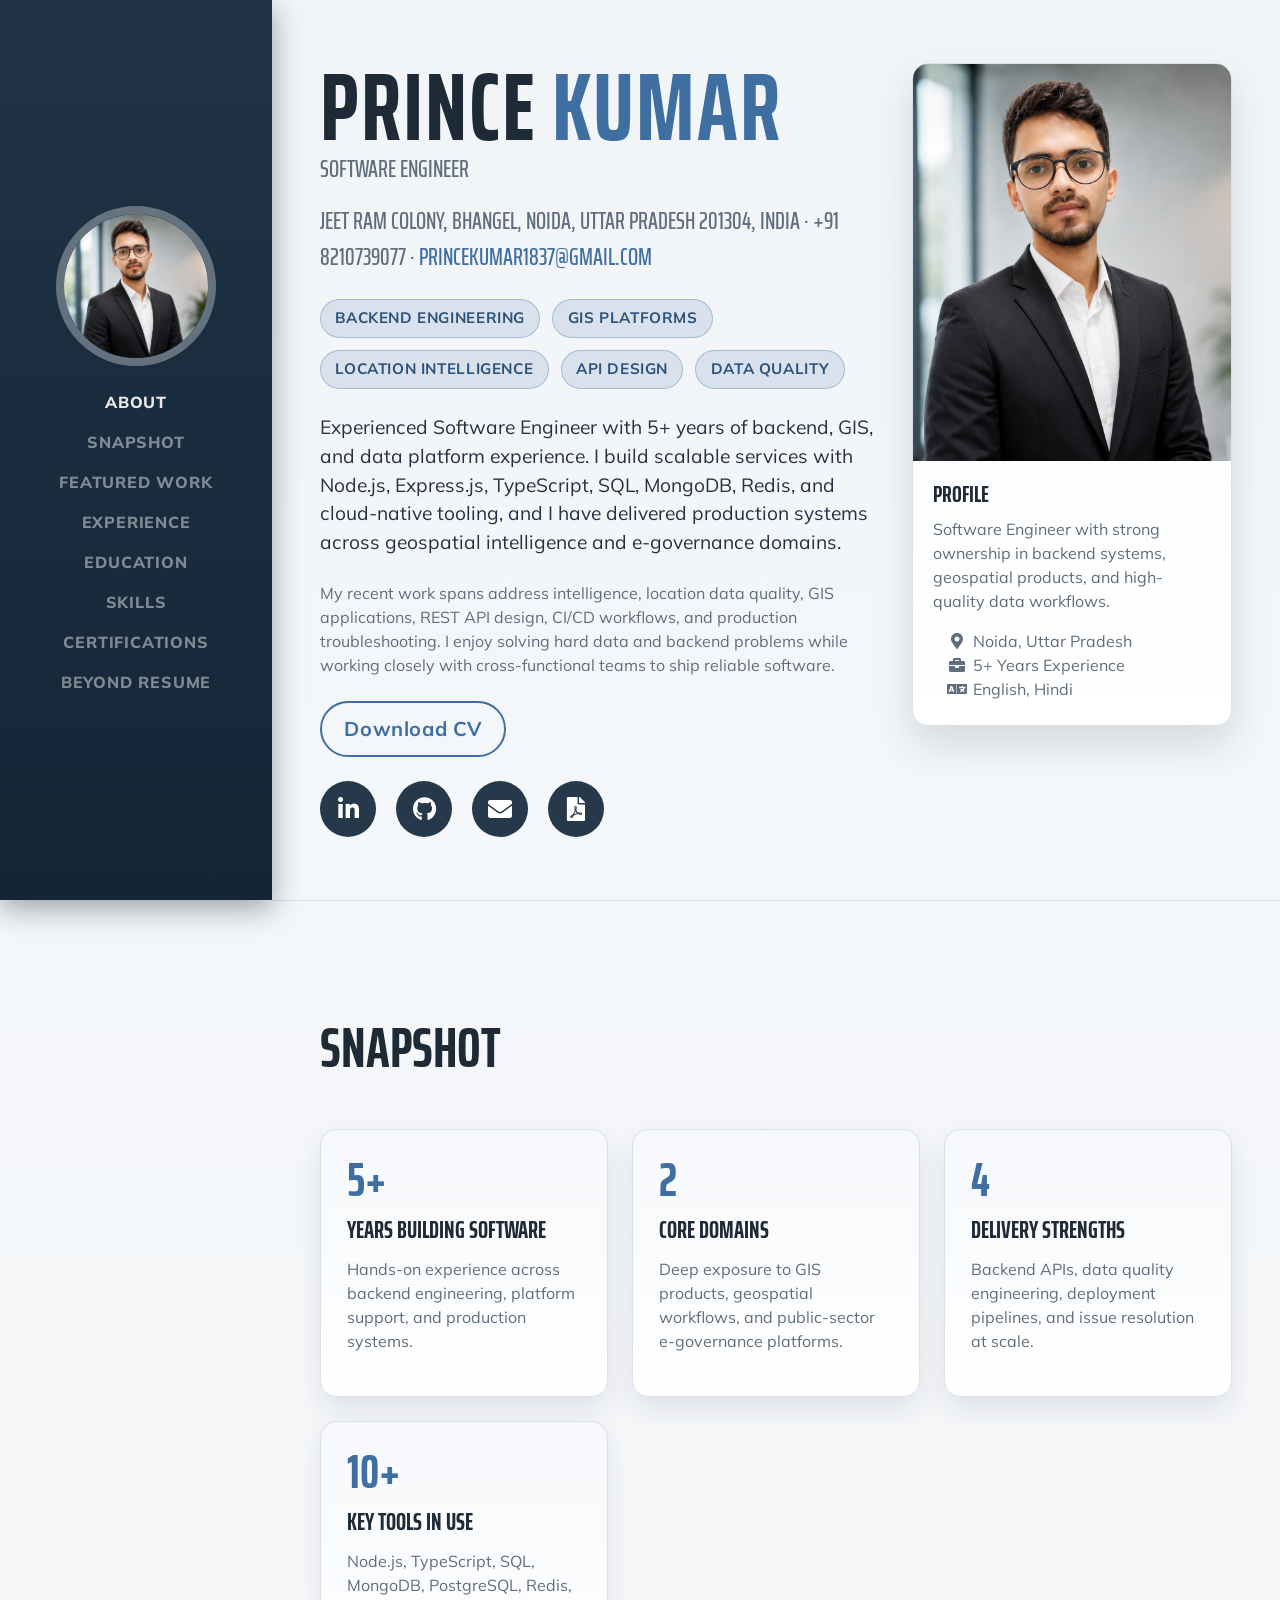
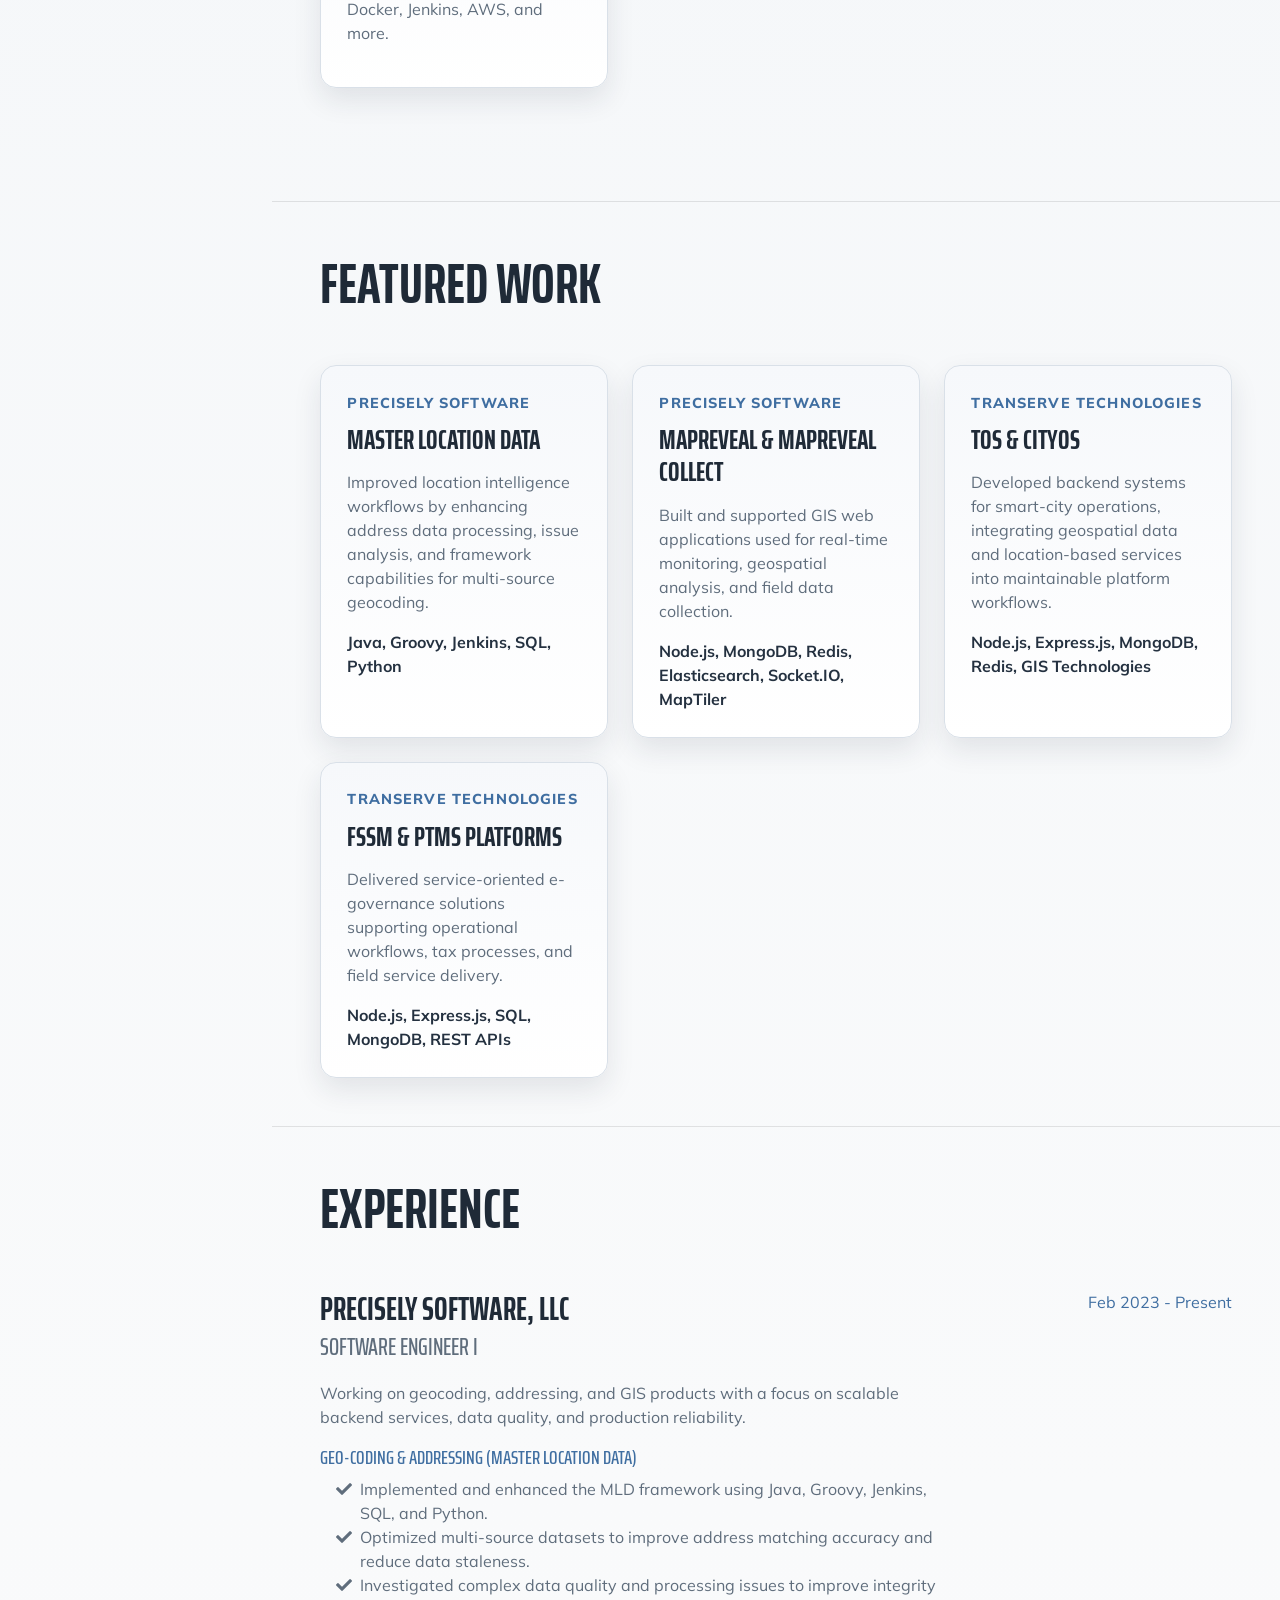
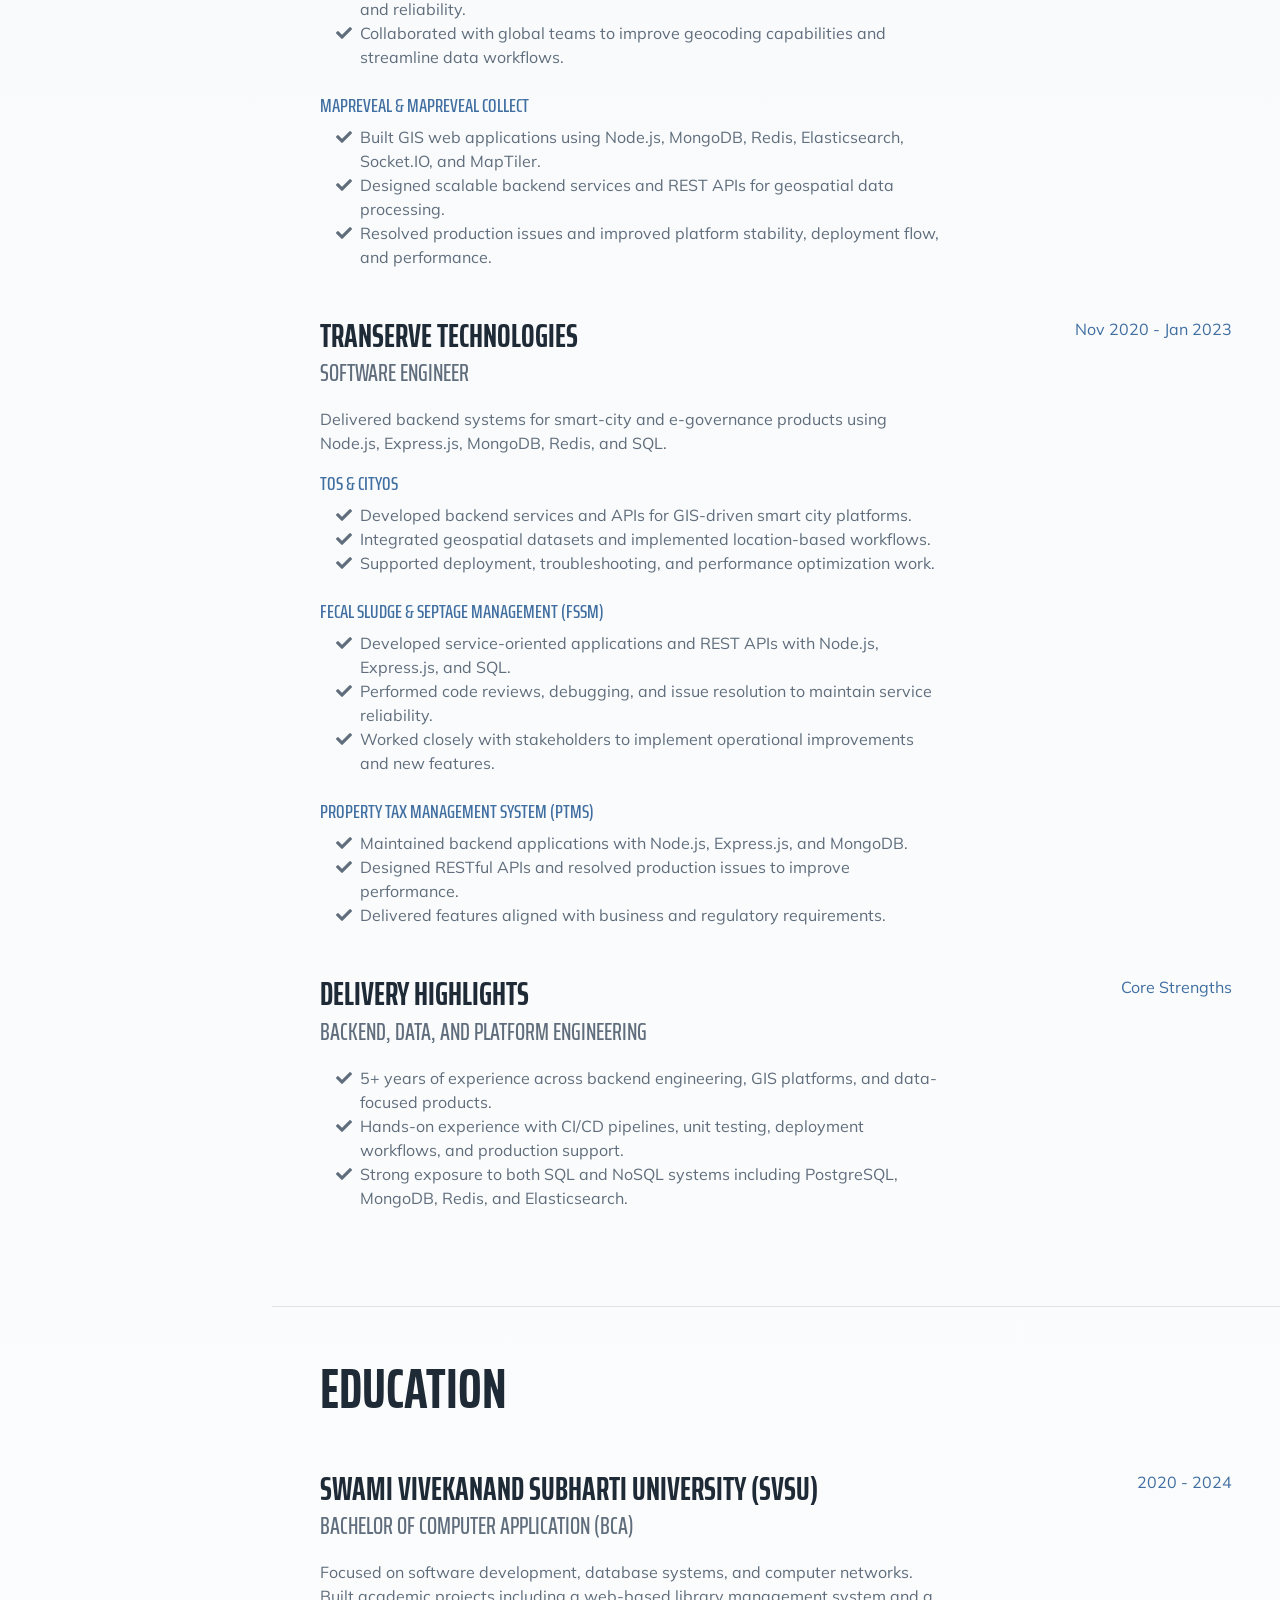
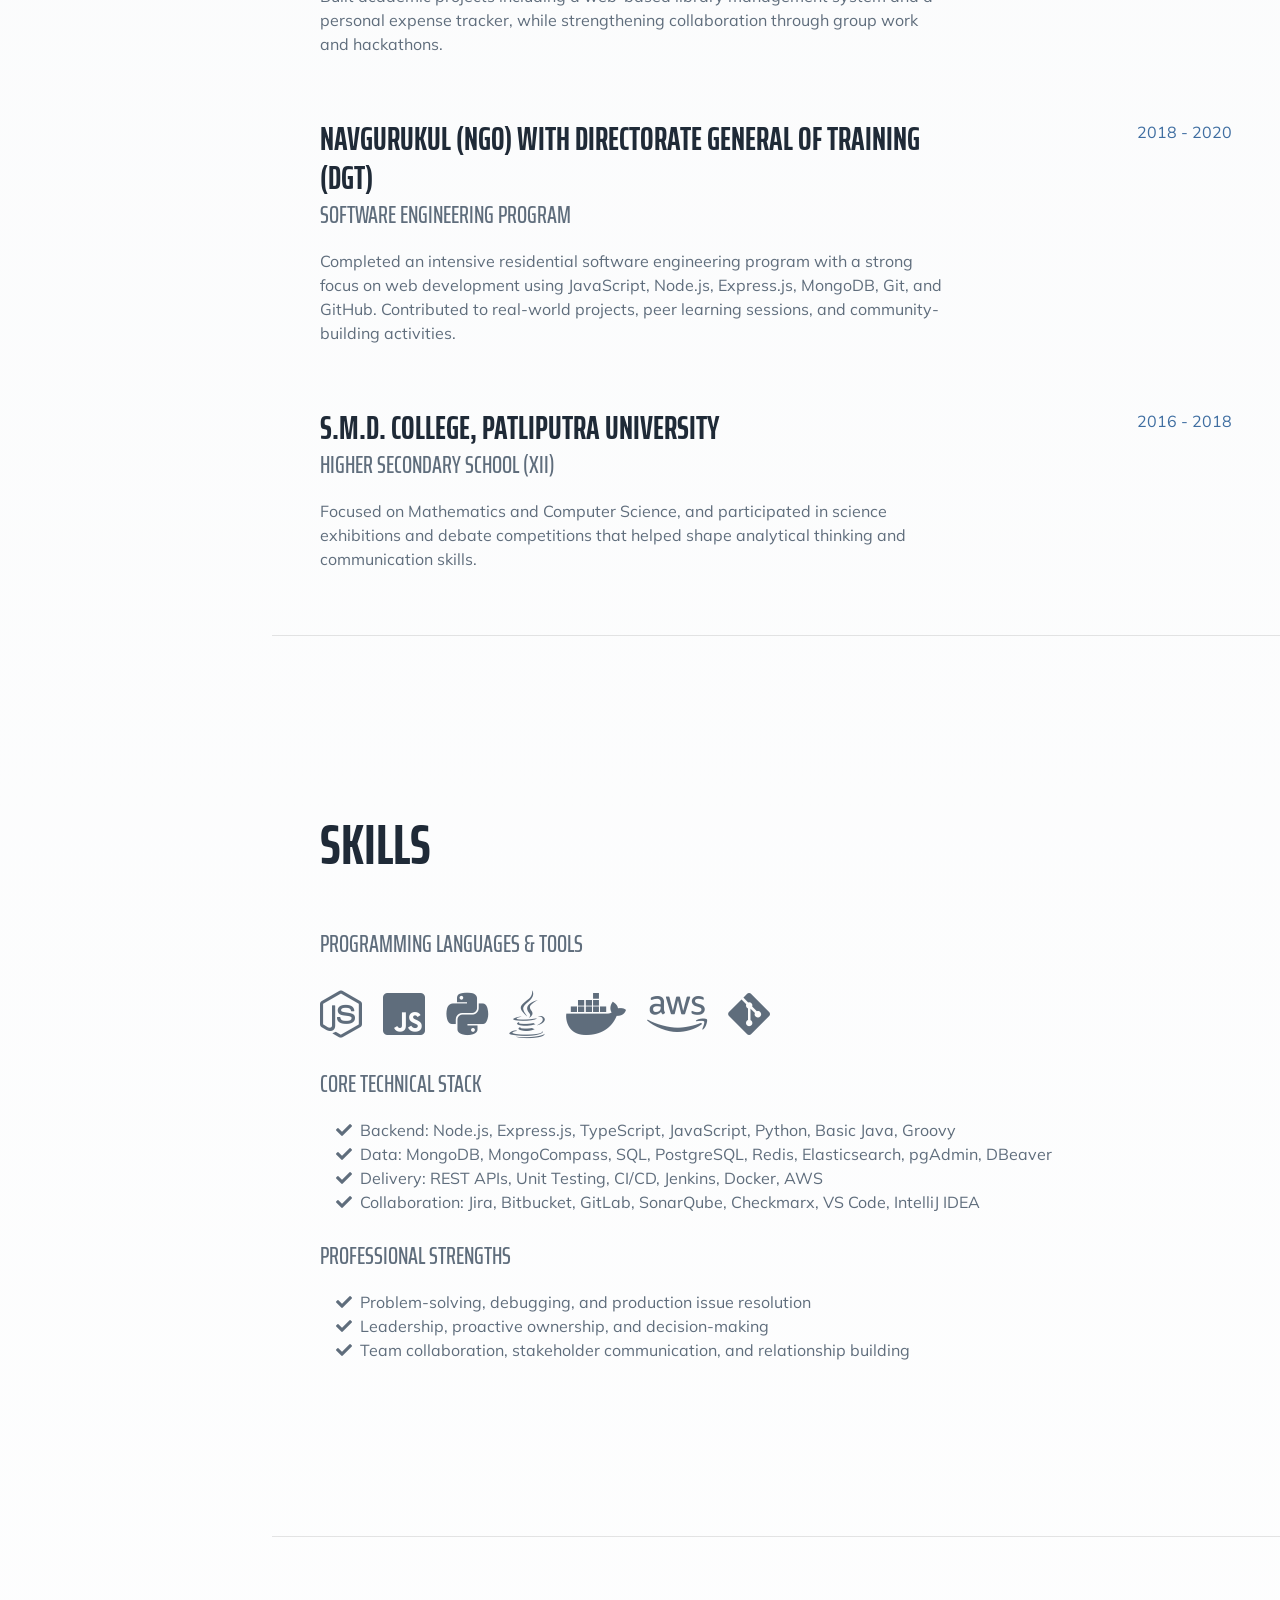
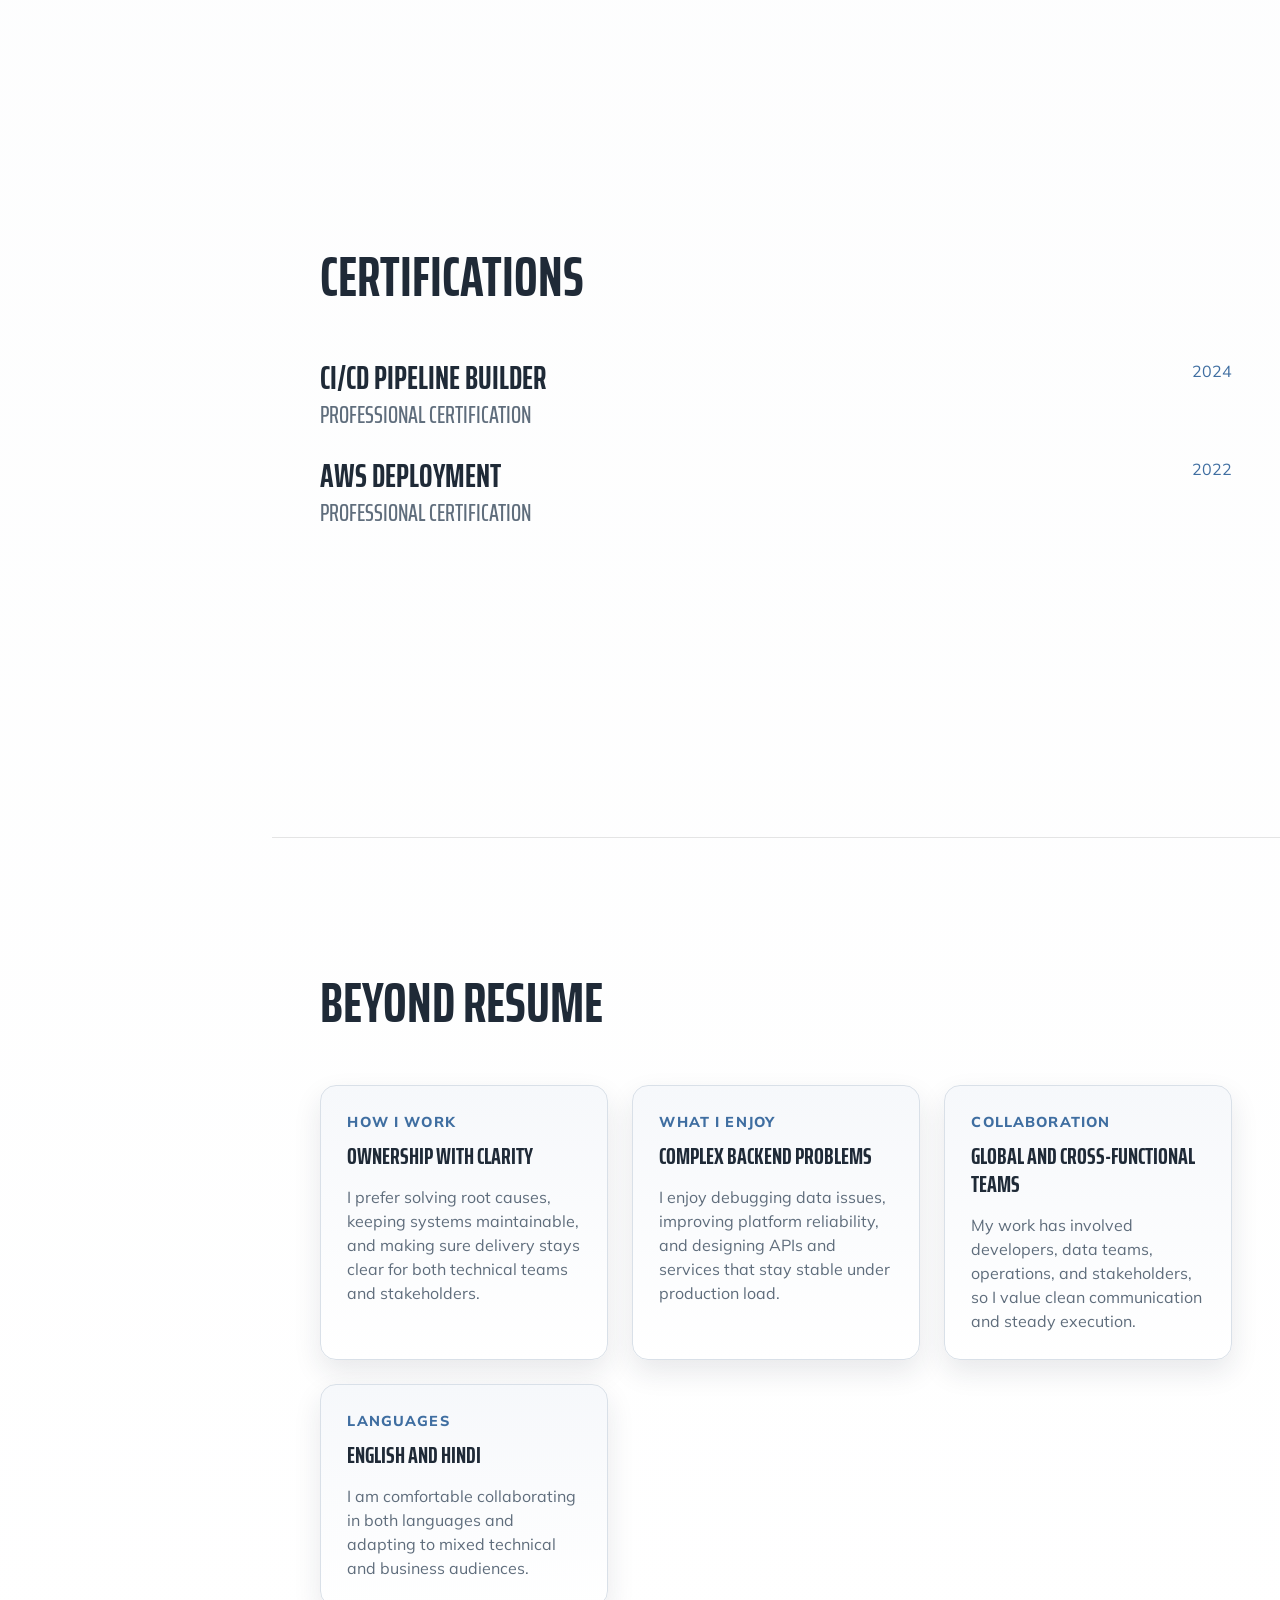
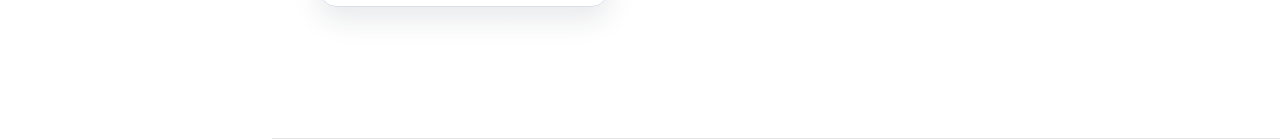
==== commit 43b5a201: "changes in preview." ====
--- a/PortFolio/portfolio.html
+++ b/PortFolio/portfolio.html
@@ -5,10 +5,10 @@
 
   <meta charset="utf-8">
   <meta name="viewport" content="width=device-width, initial-scale=1, shrink-to-fit=no">
-  <meta name="description" content="">
-  <meta name="author" content="">
-
-  <title>PORTFOLIO</title>
+  <meta name="description" content="Prince Kumar - Software Engineer with 5+ years of backend, GIS, and data platform experience.">
+  <meta name="author" content="Prince Kumar">
+
+  <title>Prince Kumar | Software Engineer</title>
 
   <!-- Bootstrap core CSS -->
   <link href="vendor/bootstrap/css/bootstrap.min.css" rel="stylesheet">
@@ -19,7 +19,7 @@
   <link href="vendor/fontawesome-free/css/all.min.css" rel="stylesheet">
 
   <!-- Custom styles for this template -->
-  <link href="css/resume.min.css" rel="stylesheet">
+  <link href="css/resume.css" rel="stylesheet">
 
 </head>
 
@@ -29,7 +29,7 @@
     <a class="navbar-brand js-scroll-trigger" href="#page-top">
       <span class="d-block d-lg-none">PRINCE KUMAR</span>
       <span class="d-none d-lg-block">
-        <img class="img-fluid img-profile rounded-circle mx-auto mb-2" src="IMG_20210405_112143.jpg" alt="">
+        <img class="img-fluid img-profile rounded-circle mx-auto mb-2" src="img/prfile1.jpg" alt="Prince Kumar">
       </span>
     </a>
     <button class="navbar-toggler" type="button" data-toggle="collapse" data-target="#navbarSupportedContent" aria-controls="navbarSupportedContent" aria-expanded="false" aria-label="Toggle navigation">
@@ -41,7 +41,13 @@
           <a class="nav-link js-scroll-trigger" href="#about">About</a>
         </li>
         <li class="nav-item">
-          <a class="nav-link js-scroll-trigger" href="#experience">Project</a>
+          <a class="nav-link js-scroll-trigger" href="#snapshot">Snapshot</a>
+        </li>
+        <li class="nav-item">
+          <a class="nav-link js-scroll-trigger" href="#featured-work">Featured Work</a>
+        </li>
+        <li class="nav-item">
+          <a class="nav-link js-scroll-trigger" href="#experience">Experience</a>
         </li>
         <li class="nav-item">
           <a class="nav-link js-scroll-trigger" href="#education">Education</a>
@@ -50,7 +56,10 @@
           <a class="nav-link js-scroll-trigger" href="#skills">Skills</a>
         </li>
         <li class="nav-item">
-          <a class="nav-link js-scroll-trigger" href="#interests">Interests</a>
+          <a class="nav-link js-scroll-trigger" href="#certifications">Certifications</a>
+        </li>
+        <li class="nav-item">
+          <a class="nav-link js-scroll-trigger" href="#details">Beyond Resume</a>
         </li>
       </ul>
     </div>
@@ -59,27 +68,116 @@
   <div class="container-fluid p-0">
 
     <section class="resume-section p-3 p-lg-5 d-flex align-items-center" id="about">
-      <div class="w-100">
-        <h1 class="mb-0">Prince
-          <span class="text-primary">Kumar</span>
-        </h1>
-        <div class="subheading mb-5">Ward number 202, Sukkhad (Garh, Dharamshala, Himachal Pradesh 176057, India ·+91-8210739077.
-          <a href="mailto:name@email.com">prince18@navgurukul.org</a>
-        </div>
-        <p class="lead mb-5">My Father is a Cab-Driver in noida and my mom is a Housewife and before coming to Navgurukul I was working in a small company (Eakya) where I had worked for one months as a customer executive after that I have been in Navgurukul where I have learned Python and JavaScript.</p>
-        <div class="social-icons">
-          <a href="https://www.linkedin.com/in/thakur-prince-kumar-sharma-6ab420175/" target="_blank">
-            <i class="fab fa-linkedin-in"></i>
-          </a>
-          <a href="https://github.com/prince21298" target="_blank">
-            <i class="fab fa-github"></i>
-          </a>
-          <a href="https://www.instagram.com/cool_boy_pk/" target="_blank">
-            <i class="fab fa-instagram"></i>
-          </a>
-          <a href="https://m.facebook.com/profile.php?ref=bookmarks" target="_blank">
-            <i class="fab fa-facebook-f"></i>
-          </a>
+      <div class="w-100 about-layout">
+        <div class="about-main">
+          <h1 class="mb-0">Prince
+            <span class="text-primary">Kumar</span>
+          </h1>
+          <div class="subheading mb-3">Software Engineer
+          </div>
+          <div class="subheading mb-4">Jeet Ram Colony, Bhangel, Noida, Uttar Pradesh 201304, India &middot; +91 8210739077 &middot;
+            <a href="mailto:princekumar1837@gmail.com">princekumar1837@gmail.com</a>
+          </div>
+          <div class="hero-tags mb-4">
+            <span class="hero-tag">Backend Engineering</span>
+            <span class="hero-tag">GIS Platforms</span>
+            <span class="hero-tag">Location Intelligence</span>
+            <span class="hero-tag">API Design</span>
+            <span class="hero-tag">Data Quality</span>
+          </div>
+          <p class="lead mb-4">Experienced Software Engineer with 5+ years of backend, GIS, and data platform experience. I build scalable services with Node.js, Express.js, TypeScript, SQL, MongoDB, Redis, and cloud-native tooling, and I have delivered production systems across geospatial intelligence and e-governance domains.</p>
+          <p class="mb-4">My recent work spans address intelligence, location data quality, GIS applications, REST API design, CI/CD workflows, and production troubleshooting. I enjoy solving hard data and backend problems while working closely with cross-functional teams to ship reliable software.</p>
+          <a class="btn btn-outline-primary btn-lg mb-4" href="../Prince_CV.pdf" target="_blank" rel="noopener noreferrer">Download CV</a>
+          <div class="social-icons">
+            <a href="https://www.linkedin.com/in/prince-kumar-6ab420175/" target="_blank" rel="noopener noreferrer">
+              <i class="fab fa-linkedin-in"></i>
+            </a>
+            <a href="https://github.com/prince21298" target="_blank" rel="noopener noreferrer">
+              <i class="fab fa-github"></i>
+            </a>
+            <a href="mailto:princekumar1837@gmail.com">
+              <i class="fas fa-envelope"></i>
+            </a>
+            <a href="../Prince_CV.pdf" target="_blank" rel="noopener noreferrer">
+              <i class="fas fa-file-pdf"></i>
+            </a>
+          </div>
+        </div>
+        <aside class="about-panel" aria-label="Profile card">
+          <img class="hero-photo" src="img/prfile1.jpg" alt="Prince Kumar profile photo">
+          <div class="about-panel-body">
+            <h3>Profile</h3>
+            <p>Software Engineer with strong ownership in backend systems, geospatial products, and high-quality data workflows.</p>
+            <ul class="fa-ul mb-0">
+              <li><span class="fa-li"><i class="fas fa-map-marker-alt"></i></span>Noida, Uttar Pradesh</li>
+              <li><span class="fa-li"><i class="fas fa-briefcase"></i></span>5+ Years Experience</li>
+              <li><span class="fa-li"><i class="fas fa-language"></i></span>English, Hindi</li>
+            </ul>
+          </div>
+        </aside>
+      </div>
+    </section>
+
+    <hr class="m-0">
+
+    <section class="resume-section p-3 p-lg-5 d-flex align-items-center" id="snapshot">
+      <div class="w-100">
+        <h2 class="mb-5">Snapshot</h2>
+        <div class="snapshot-grid">
+          <div class="snapshot-card">
+            <div class="snapshot-number">5+</div>
+            <h3 class="snapshot-title">Years Building Software</h3>
+            <p>Hands-on experience across backend engineering, platform support, and production systems.</p>
+          </div>
+          <div class="snapshot-card">
+            <div class="snapshot-number">2</div>
+            <h3 class="snapshot-title">Core Domains</h3>
+            <p>Deep exposure to GIS products, geospatial workflows, and public-sector e-governance platforms.</p>
+          </div>
+          <div class="snapshot-card">
+            <div class="snapshot-number">4</div>
+            <h3 class="snapshot-title">Delivery Strengths</h3>
+            <p>Backend APIs, data quality engineering, deployment pipelines, and issue resolution at scale.</p>
+          </div>
+          <div class="snapshot-card">
+            <div class="snapshot-number">10+</div>
+            <h3 class="snapshot-title">Key Tools In Use</h3>
+            <p>Node.js, TypeScript, SQL, MongoDB, PostgreSQL, Redis, Docker, Jenkins, AWS, and more.</p>
+          </div>
+        </div>
+      </div>
+    </section>
+
+    <hr class="m-0">
+
+    <section class="resume-section p-3 p-lg-5 d-flex align-items-center" id="featured-work">
+      <div class="w-100">
+        <h2 class="mb-5">Featured Work</h2>
+        <div class="feature-grid">
+          <article class="feature-card">
+            <div class="feature-label">Precisely Software</div>
+            <h3>Master Location Data</h3>
+            <p>Improved location intelligence workflows by enhancing address data processing, issue analysis, and framework capabilities for multi-source geocoding.</p>
+            <p class="feature-stack">Java, Groovy, Jenkins, SQL, Python</p>
+          </article>
+          <article class="feature-card">
+            <div class="feature-label">Precisely Software</div>
+            <h3>MapReveal &amp; MapReveal Collect</h3>
+            <p>Built and supported GIS web applications used for real-time monitoring, geospatial analysis, and field data collection.</p>
+            <p class="feature-stack">Node.js, MongoDB, Redis, Elasticsearch, Socket.IO, MapTiler</p>
+          </article>
+          <article class="feature-card">
+            <div class="feature-label">Transerve Technologies</div>
+            <h3>TOS &amp; CityOS</h3>
+            <p>Developed backend systems for smart-city operations, integrating geospatial data and location-based services into maintainable platform workflows.</p>
+            <p class="feature-stack">Node.js, Express.js, MongoDB, Redis, GIS Technologies</p>
+          </article>
+          <article class="feature-card">
+            <div class="feature-label">Transerve Technologies</div>
+            <h3>FSSM &amp; PTMS Platforms</h3>
+            <p>Delivered service-oriented e-governance solutions supporting operational workflows, tax processes, and field service delivery.</p>
+            <p class="feature-stack">Node.js, Express.js, SQL, MongoDB, REST APIs</p>
+          </article>
         </div>
       </div>
     </section>
@@ -88,147 +186,237 @@
 
     <section class="resume-section p-3 p-lg-5 d-flex justify-content-center" id="experience">
       <div class="w-100">
-        <h2 class="mb-5">Projects</h2>
+        <h2 class="mb-5">Experience</h2>
 
         <div class="resume-item d-flex flex-column flex-md-row justify-content-between mb-5">
           <div class="resume-content">
-            <h3 class="mb-0"><a href="https://github.com/prince21298/Basic-eLearning--API-" target="_blank">Saral_Api Using nod.js</a></h3>
-            <div class="subheading mb-3">Backend-Code</div>
-            <p>Navgurukul has an e-learning platform which is called Saral.I used it's API to fetch its content and display it in the terminal using Node(express).
-            </p>
-          </div>
-          <div class="resume-date text-md-right">
-            <span class="text-primary">April 2019</span>
+            <h3 class="mb-0">Precisely Software, LLC</h3>
+            <div class="subheading mb-3">Software Engineer I</div>
+            <p>Working on geocoding, addressing, and GIS products with a focus on scalable backend services, data quality, and production reliability.</p>
+            <h4 class="h5 text-primary">Geo-coding &amp; Addressing (Master Location Data)</h4>
+            <ul class="fa-ul mb-4">
+              <li><span class="fa-li"><i class="fas fa-check"></i></span>Implemented and enhanced the MLD framework using Java, Groovy, Jenkins, SQL, and Python.</li>
+              <li><span class="fa-li"><i class="fas fa-check"></i></span>Optimized multi-source datasets to improve address matching accuracy and reduce data staleness.</li>
+              <li><span class="fa-li"><i class="fas fa-check"></i></span>Investigated complex data quality and processing issues to improve integrity and reliability.</li>
+              <li><span class="fa-li"><i class="fas fa-check"></i></span>Collaborated with global teams to improve geocoding capabilities and streamline data workflows.</li>
+            </ul>
+            <h4 class="h5 text-primary">MapReveal &amp; MapReveal Collect</h4>
+            <ul class="fa-ul mb-0">
+              <li><span class="fa-li"><i class="fas fa-check"></i></span>Built GIS web applications using Node.js, MongoDB, Redis, Elasticsearch, Socket.IO, and MapTiler.</li>
+              <li><span class="fa-li"><i class="fas fa-check"></i></span>Designed scalable backend services and REST APIs for geospatial data processing.</li>
+              <li><span class="fa-li"><i class="fas fa-check"></i></span>Resolved production issues and improved platform stability, deployment flow, and performance.</li>
+            </ul>
+          </div>
+          <div class="resume-date text-md-right">
+            <span class="text-primary">Feb 2023 - Present</span>
           </div>
         </div>
 
         <div class="resume-item d-flex flex-column flex-md-row justify-content-between mb-5">
           <div class="resume-content">
-            <h3 class="mb-0"><a href="https://github.com/prince21298/Flask-in-python" target="_blank">Flask (API)</a></h3>
-            <div class="subheading mb-3">Backend-Code Solutions</div>
-            <p>Here I implemented a basic version of eLearning API using the ​ Flask framework
-              of ​ Python​.
-            </p>
-          </div>
-          <div class="resume-date text-md-right">
-            <span class="text-primary">february 2019</span>
+            <h3 class="mb-0">Transerve Technologies</h3>
+            <div class="subheading mb-3">Software Engineer</div>
+            <p>Delivered backend systems for smart-city and e-governance products using Node.js, Express.js, MongoDB, Redis, and SQL.</p>
+            <h4 class="h5 text-primary">TOS &amp; CityOS</h4>
+            <ul class="fa-ul mb-4">
+              <li><span class="fa-li"><i class="fas fa-check"></i></span>Developed backend services and APIs for GIS-driven smart city platforms.</li>
+              <li><span class="fa-li"><i class="fas fa-check"></i></span>Integrated geospatial datasets and implemented location-based workflows.</li>
+              <li><span class="fa-li"><i class="fas fa-check"></i></span>Supported deployment, troubleshooting, and performance optimization work.</li>
+            </ul>
+            <h4 class="h5 text-primary">Fecal Sludge &amp; Septage Management (FSSM)</h4>
+            <ul class="fa-ul mb-4">
+              <li><span class="fa-li"><i class="fas fa-check"></i></span>Developed service-oriented applications and REST APIs with Node.js, Express.js, and SQL.</li>
+              <li><span class="fa-li"><i class="fas fa-check"></i></span>Performed code reviews, debugging, and issue resolution to maintain service reliability.</li>
+              <li><span class="fa-li"><i class="fas fa-check"></i></span>Worked closely with stakeholders to implement operational improvements and new features.</li>
+            </ul>
+            <h4 class="h5 text-primary">Property Tax Management System (PTMS)</h4>
+            <ul class="fa-ul mb-0">
+              <li><span class="fa-li"><i class="fas fa-check"></i></span>Maintained backend applications with Node.js, Express.js, and MongoDB.</li>
+              <li><span class="fa-li"><i class="fas fa-check"></i></span>Designed RESTful APIs and resolved production issues to improve performance.</li>
+              <li><span class="fa-li"><i class="fas fa-check"></i></span>Delivered features aligned with business and regulatory requirements.</li>
+            </ul>
+          </div>
+          <div class="resume-date text-md-right">
+            <span class="text-primary">Nov 2020 - Jan 2023</span>
           </div>
         </div>
 
         <div class="resume-item d-flex flex-column flex-md-row justify-content-between mb-5">
           <div class="resume-content">
-            <h3 class="mb-0"><a href="https://github.com/prince21298/SCRAPING" target="_blank">Movie_Scraper</a></h3>
-            <div class="subheading mb-3">Scraper Python Code</div>
-            <p>A web scraper in Python to list top 250 Indian movies & their details using
-              BeautifulSoup​ library
-              ■ Details are used to run an analysis like the listing of all top movies made within a
-              year.
-            </p>
-          </div>
-          <div class="resume-date text-md-right">
-            <span class="text-primary">March 2019 </span>
-          </div>
-        </div>
+            <h3 class="mb-0">Delivery Highlights</h3>
+            <div class="subheading mb-3">Backend, data, and platform engineering</div>
+            <ul class="fa-ul mb-0">
+              <li><span class="fa-li"><i class="fas fa-check"></i></span>5+ years of experience across backend engineering, GIS platforms, and data-focused products.</li>
+              <li><span class="fa-li"><i class="fas fa-check"></i></span>Hands-on experience with CI/CD pipelines, unit testing, deployment workflows, and production support.</li>
+              <li><span class="fa-li"><i class="fas fa-check"></i></span>Strong exposure to both SQL and NoSQL systems including PostgreSQL, MongoDB, Redis, and Elasticsearch.</li>
+            </ul>
+          </div>
+          <div class="resume-date text-md-right">
+            <span class="text-primary">Core Strengths</span>
+          </div>
+        </div>
+
+      </div>
+
+    </section>
+
+    <hr class="m-0">
+
+    <section class="resume-section p-3 p-lg-5 d-flex align-items-center" id="education">
+      <div class="w-100">
+        <h2 class="mb-5">Education</h2>
+
+        <div class="resume-item d-flex flex-column flex-md-row justify-content-between mb-5">
+          <div class="resume-content">
+            <h3 class="mb-0">Swami Vivekanand Subharti University (SVSU)</h3>
+            <div class="subheading mb-3">Bachelor of Computer Application (BCA)</div>
+            <p>Focused on software development, database systems, and computer networks. Built academic projects including a web-based library management system and a personal expense tracker, while strengthening collaboration through group work and hackathons.</p>
+          </div>
+          <div class="resume-date text-md-right">
+            <span class="text-primary">2020 - 2024</span>
+          </div>
+        </div>
+
+        <div class="resume-item d-flex flex-column flex-md-row justify-content-between mb-5">
+          <div class="resume-content">
+            <h3 class="mb-0">Navgurukul (NGO) with Directorate General of Training (DGT)</h3>
+            <div class="subheading mb-3">Software Engineering Program</div>
+            <p>Completed an intensive residential software engineering program with a strong focus on web development using JavaScript, Node.js, Express.js, MongoDB, Git, and GitHub. Contributed to real-world projects, peer learning sessions, and community-building activities.</p>
+          </div>
+          <div class="resume-date text-md-right">
+            <span class="text-primary">2018 - 2020</span>
+          </div>
+        </div>
+
         <div class="resume-item d-flex flex-column flex-md-row justify-content-between">
           <div class="resume-content">
-            <h3 class="mb-0"><a href="https://github.com/prince21298/Hangman" target="blank">HangMan-Game</a></h3>
-            <div class="subheading mb-3">Guessing Game</div>
-            <p>This is a command line game in which the user has to guess the correct Alphabets of
-              a the word and the user has ten chances like in the real Hangman Game. In this game,
-              the features are if the user chooses any wrong Alphabets then he will lose one chance.. 
-              </p>
-          </div>
-          <div class="resume-date text-md-right">
-            <span class="text-primary">January 2019</span>
-          </div>
-        </div>
-
-      </div>
-
-    </section>
-
-    <hr class="m-0">
-
-    <section class="resume-section p-3 p-lg-5 d-flex align-items-center" id="education">
-      <div class="w-100">
-        <h2 class="mb-5">Education</h2>
-
-        <div class="resume-item d-flex flex-column flex-md-row justify-content-between mb-5">
-          <div class="resume-content">
-            <h3 class="mb-0">NAVGURUKUL (GRADUATING - Dec '2019')
-            </h3>
-            <div class="subheading mb-3">One year free-residential course</div>
-            <div>Attending a one-year residential course to learn Software Engineering and work on various projects  Also, I am learning how to live in the community and how to help each other in the community.
-            </div>
-            <p></p>
-          </div>
-          <div class="resume-date text-md-right">
-            <span class="text-primary">Dec 2018 - Dec 2019</span>
-          </div>
-        </div>
-
+            <h3 class="mb-0">S.M.D. College, Patliputra University</h3>
+            <div class="subheading mb-3">Higher Secondary School (XII)</div>
+            <p>Focused on Mathematics and Computer Science, and participated in science exhibitions and debate competitions that helped shape analytical thinking and communication skills.</p>
+          </div>
+          <div class="resume-date text-md-right">
+            <span class="text-primary">2016 - 2018</span>
+          </div>
+        </div>
+
+      </div>
+    </section>
+
+    <hr class="m-0">
+
+    <section class="resume-section p-3 p-lg-5 d-flex align-items-center" id="skills">
+      <div class="w-100">
+        <h2 class="mb-5">Skills</h2>
+
+        <div class="subheading mb-3">Programming Languages &amp; Tools</div>
+        <ul class="list-inline dev-icons">
+          <li class="list-inline-item">
+            <i class="fab fa-node-js"></i>
+          </li>
+          <li class="list-inline-item">
+            <i class="fab fa-js-square"></i>
+          </li>
+          <li class="list-inline-item">
+            <i class="fab fa-python"></i>
+          </li>
+          <li class="list-inline-item">
+            <i class="fab fa-java"></i>
+          </li>
+          <li class="list-inline-item">
+            <i class="fab fa-docker"></i>
+          </li>
+          <li class="list-inline-item">
+            <i class="fab fa-aws"></i>
+          </li>
+          <li class="list-inline-item">
+            <i class="fab fa-git-alt"></i>
+          </li>
+        </ul>
+
+        <div class="subheading mb-3">Core Technical Stack</div>
+        <ul class="fa-ul mb-0">
+          <li>
+            <i class="fa-li fa fa-check"></i>
+            Backend: Node.js, Express.js, TypeScript, JavaScript, Python, Basic Java, Groovy</li>
+          <li>
+            <i class="fa-li fa fa-check"></i>
+            Data: MongoDB, MongoCompass, SQL, PostgreSQL, Redis, Elasticsearch, pgAdmin, DBeaver</li>
+          <li>
+            <i class="fa-li fa fa-check"></i>
+            Delivery: REST APIs, Unit Testing, CI/CD, Jenkins, Docker, AWS</li>
+          <li>
+            <i class="fa-li fa fa-check"></i>
+            Collaboration: Jira, Bitbucket, GitLab, SonarQube, Checkmarx, VS Code, IntelliJ IDEA</li>
+        </ul>
+
+        <div class="subheading mt-4 mb-3">Professional Strengths</div>
+        <ul class="fa-ul mb-0">
+          <li>
+            <i class="fa-li fa fa-check"></i>
+            Problem-solving, debugging, and production issue resolution</li>
+          <li>
+            <i class="fa-li fa fa-check"></i>
+            Leadership, proactive ownership, and decision-making</li>
+          <li>
+            <i class="fa-li fa fa-check"></i>
+            Team collaboration, stakeholder communication, and relationship building</li>
+        </ul>
+      </div>
+    </section>
+
+    <hr class="m-0">
+
+    <section class="resume-section p-3 p-lg-5 d-flex align-items-center" id="certifications">
+      <div class="w-100">
+        <h2 class="mb-5">Certifications</h2>
+        <div class="resume-item d-flex flex-column flex-md-row justify-content-between mb-4">
+          <div class="resume-content">
+            <h3 class="mb-0">CI/CD Pipeline Builder</h3>
+            <div class="subheading mb-0">Professional Certification</div>
+          </div>
+          <div class="resume-date text-md-right">
+            <span class="text-primary">2024</span>
+          </div>
+        </div>
         <div class="resume-item d-flex flex-column flex-md-row justify-content-between">
           <div class="resume-content">
-            <h3 class="mb-0">SMD college, (Completed INTERMIDIATE)
-            </h3>
-            <div class="subheading mb-3">COLLEGE</div>
-            <p>I have passed my INTERMIDIATE last year in 2018. After that, I have joined NavGurukul, where I am currently learning Software Engineering, and working on NodeJS, the JavaScript's Run-Time environment.</p>
-          </div>
-          <div class="resume-date text-md-right">
-            <span class="text-primary">May 2018</span>
-          </div>
-        </div>
-
-      </div>
-    </section>
-
-    <hr class="m-0">
-
-    <section class="resume-section p-3 p-lg-5 d-flex align-items-center" id="skills">
-      <div class="w-100">
-        <h2 class="mb-5">SKILLS</h2>
-
-        <div class="subheading mb-3">PROGRAMMING LANGUAGES &amp; TOOLS</div>
-        <ul class="list-inline dev-icons">
-          <li class="list-inline-item">
-            <i class="fab fa-html5"></i>
-          </li>
-          <li class="list-inline-item">
-            <i class="fab fa-css3-alt"></i>
-          </li>
-          <li class="list-inline-item">
-            <i class="fab fa-node-js"></i>
-          </li>
-          <li class="list-inline-item">
-            <i class="fab fa-npm"></i>
-          </li>
-        </ul>
-
-        <div class="subheading mb-3">WORKFLOW</div>
-        <ul class="fa-ul mb-0">
-          <li>
-            <i class="fa-li fa fa-check"></i>
-            Made simple web pages</li>
-          <li>
-            <i class="fa-li fa fa-check"></i>
-            Logical Quesitons and debugging</li>
-          <li>
-            <i class="fa-li fa fa-check"></i>
-            Have some knowledge of tech-words</li>
-          <li>
-            <i class="fa-li fa fa-check"></i>
-            Made some simple Api</li>
-        </ul>
-      </div>
-    </section>
-
-    <hr class="m-0">
-
-    <section class="resume-section p-3 p-lg-5 d-flex align-items-center" id="interests">
-      <div class="w-100">
-        <h2 class="mb-5">Interests</h2>
-        <p>I love Programming very much. The first language that I have started Programming with was Python. And, still I love to do code in Python. Afterall, I also like to work in JavaScript.</p>
-        <p class="mb-0">Apart from being a Programmer, I love to play cricket and volleyball. my hobby is playing cricket, Also, I love to listening music and travel in new places.</p>
+            <h3 class="mb-0">AWS Deployment</h3>
+            <div class="subheading mb-0">Professional Certification</div>
+          </div>
+          <div class="resume-date text-md-right">
+            <span class="text-primary">2022</span>
+          </div>
+        </div>
+      </div>
+    </section>
+
+    <hr class="m-0">
+
+    <section class="resume-section p-3 p-lg-5 d-flex align-items-center" id="details">
+      <div class="w-100">
+        <h2 class="mb-5">Beyond Resume</h2>
+        <div class="feature-grid">
+          <article class="feature-card compact-card">
+            <div class="feature-label">How I Work</div>
+            <h3>Ownership With Clarity</h3>
+            <p>I prefer solving root causes, keeping systems maintainable, and making sure delivery stays clear for both technical teams and stakeholders.</p>
+          </article>
+          <article class="feature-card compact-card">
+            <div class="feature-label">What I Enjoy</div>
+            <h3>Complex Backend Problems</h3>
+            <p>I enjoy debugging data issues, improving platform reliability, and designing APIs and services that stay stable under production load.</p>
+          </article>
+          <article class="feature-card compact-card">
+            <div class="feature-label">Collaboration</div>
+            <h3>Global And Cross-Functional Teams</h3>
+            <p>My work has involved developers, data teams, operations, and stakeholders, so I value clean communication and steady execution.</p>
+          </article>
+          <article class="feature-card compact-card">
+            <div class="feature-label">Languages</div>
+            <h3>English And Hindi</h3>
+            <p>I am comfortable collaborating in both languages and adapting to mixed technical and business audiences.</p>
+          </article>
+        </div>
       </div>
     </section>
 
--- a/PortFolio/css/resume.css
+++ b/PortFolio/css/resume.css
@@ -0,0 +1,389 @@
+/*!
+ * Start Bootstrap - Resume v5.0.6 (https://startbootstrap.com/template-overviews/resume)
+ * Copyright 2013-2019 Start Bootstrap
+ * Licensed under MIT (https://github.com/BlackrockDigital/startbootstrap-resume/blob/master/LICENSE)
+ */
+
+:root {
+  --theme-bg-top: #f2f5f8;
+  --theme-bg-mid: #f9fafb;
+  --theme-surface: #ffffff;
+  --theme-surface-soft: #f6f8fb;
+  --theme-text: #243140;
+  --theme-text-soft: #5f6d7c;
+  --theme-heading: #1f2a37;
+  --theme-primary: #3f6ea1;
+  --theme-primary-strong: #2d527a;
+  --theme-primary-soft: rgba(63, 110, 161, 0.14);
+  --theme-border: #d9e0e8;
+  --theme-shadow: rgba(28, 42, 56, 0.14);
+  --theme-nav-top: #203446;
+  --theme-nav-bottom: #142536;
+}
+
+body {
+  font-family: 'Muli', -apple-system, BlinkMacSystemFont, 'Segoe UI', Roboto, 'Helvetica Neue', Arial, sans-serif, 'Apple Color Emoji', 'Segoe UI Emoji', 'Segoe UI Symbol', 'Noto Color Emoji';
+  padding-top: 54px;
+  color: var(--theme-text-soft);
+  background: linear-gradient(180deg, var(--theme-bg-top) 0%, var(--theme-bg-mid) 38%, var(--theme-surface) 100%);
+}
+
+@media (min-width: 992px) {
+  body {
+    padding-top: 0;
+    padding-left: 17rem;
+  }
+}
+
+h1,
+h2,
+h3,
+h4,
+h5,
+h6 {
+  font-family: 'Saira Extra Condensed', -apple-system, BlinkMacSystemFont, 'Segoe UI', Roboto, 'Helvetica Neue', Arial, sans-serif, 'Apple Color Emoji', 'Segoe UI Emoji', 'Segoe UI Symbol', 'Noto Color Emoji';
+  font-weight: 700;
+  text-transform: uppercase;
+  color: var(--theme-heading);
+}
+
+h1 {
+  font-size: 6rem;
+  line-height: 5.5rem;
+  letter-spacing: 0.02em;
+}
+
+h2 {
+  font-size: 3.5rem;
+}
+
+h3 {
+  font-size: 2rem;
+}
+
+p.lead {
+  font-size: 1.2rem;
+  font-weight: 400;
+  color: var(--theme-text);
+}
+
+.subheading {
+  text-transform: uppercase;
+  font-weight: 500;
+  font-family: 'Saira Extra Condensed', -apple-system, BlinkMacSystemFont, 'Segoe UI', Roboto, 'Helvetica Neue', Arial, sans-serif, 'Apple Color Emoji', 'Segoe UI Emoji', 'Segoe UI Symbol', 'Noto Color Emoji';
+  font-size: 1.5rem;
+}
+
+.social-icons a {
+  display: inline-block;
+  height: 3.5rem;
+  width: 3.5rem;
+  background-color: #25394b;
+  color: #fff !important;
+  border-radius: 100%;
+  text-align: center;
+  font-size: 1.5rem;
+  line-height: 3.5rem;
+  margin-right: 1rem;
+  transition: transform 0.2s ease, background-color 0.2s ease;
+}
+
+.social-icons a:last-child {
+  margin-right: 0;
+}
+
+.social-icons a:hover {
+  background-color: var(--theme-primary);
+  transform: translateY(-2px);
+}
+
+.about-layout {
+  display: grid;
+  gap: 2rem;
+}
+
+.about-main {
+  min-width: 0;
+}
+
+.about-panel {
+  border: 1px solid var(--theme-border);
+  border-radius: 1rem;
+  background: linear-gradient(180deg, #f9fbfd 0%, var(--theme-surface) 100%);
+  box-shadow: 0 18px 38px var(--theme-shadow);
+  overflow: hidden;
+}
+
+.hero-photo {
+  display: block;
+  width: 100%;
+  aspect-ratio: 4 / 5;
+  object-fit: cover;
+}
+
+.about-panel-body {
+  padding: 1.25rem 1.25rem 1.5rem;
+}
+
+.about-panel-body h3 {
+  margin-bottom: 0.5rem;
+  font-size: 1.45rem;
+}
+
+.about-panel-body p {
+  margin-bottom: 1rem;
+}
+
+.btn-outline-primary {
+  color: var(--theme-primary);
+  border-color: var(--theme-primary);
+  border-width: 2px;
+  border-radius: 999px;
+  padding: 0.7rem 1.4rem;
+  font-weight: 700;
+  letter-spacing: 0.03em;
+}
+
+.btn-outline-primary:hover,
+.btn-outline-primary:focus {
+  background-color: var(--theme-primary);
+  border-color: var(--theme-primary);
+}
+
+.hero-tags {
+  display: flex;
+  flex-wrap: wrap;
+  gap: 0.75rem;
+}
+
+.hero-tag {
+  display: inline-flex;
+  align-items: center;
+  padding: 0.45rem 0.9rem;
+  border: 1px solid rgba(63, 110, 161, 0.32);
+  border-radius: 999px;
+  background-color: var(--theme-primary-soft);
+  color: var(--theme-primary-strong);
+  font-size: 0.95rem;
+  font-weight: 700;
+  letter-spacing: 0.04em;
+  text-transform: uppercase;
+}
+
+.snapshot-grid,
+.feature-grid {
+  display: grid;
+  grid-template-columns: repeat(auto-fit, minmax(240px, 1fr));
+  gap: 1.5rem;
+}
+
+.snapshot-card,
+.feature-card {
+  height: 100%;
+  padding: 1.65rem;
+  border: 1px solid var(--theme-border);
+  border-radius: 1rem;
+  background: linear-gradient(180deg, var(--theme-surface-soft) 0%, var(--theme-surface) 100%);
+  box-shadow: 0 12px 28px rgba(30, 44, 57, 0.1);
+  transition: transform 0.2s ease, box-shadow 0.2s ease;
+}
+
+.snapshot-card:hover,
+.feature-card:hover {
+  transform: translateY(-4px);
+  box-shadow: 0 18px 34px rgba(30, 44, 57, 0.16);
+}
+
+.snapshot-number {
+  margin-bottom: 0.75rem;
+  color: var(--theme-primary);
+  font-family: 'Saira Extra Condensed', -apple-system, BlinkMacSystemFont, 'Segoe UI', Roboto, 'Helvetica Neue', Arial, sans-serif;
+  font-size: 3rem;
+  font-weight: 700;
+  line-height: 1;
+}
+
+.snapshot-title {
+  margin-bottom: 0.75rem;
+  font-size: 1.5rem;
+}
+
+.feature-label {
+  margin-bottom: 0.6rem;
+  color: var(--theme-primary);
+  font-size: 0.9rem;
+  font-weight: 800;
+  letter-spacing: 0.08em;
+  text-transform: uppercase;
+}
+
+.feature-card h3 {
+  margin-bottom: 0.85rem;
+  font-size: 1.7rem;
+}
+
+.feature-card p:last-child {
+  margin-bottom: 0;
+}
+
+.feature-stack {
+  margin-top: 1rem;
+  color: var(--theme-text);
+  font-weight: 700;
+}
+
+.compact-card h3 {
+  font-size: 1.45rem;
+}
+
+.dev-icons {
+  font-size: 3rem;
+}
+
+.dev-icons .list-inline-item i:hover {
+  color: var(--theme-primary);
+}
+
+#sideNav .navbar-nav .nav-item .nav-link {
+  font-weight: 800;
+  letter-spacing: 0.05rem;
+  text-transform: uppercase;
+  opacity: 0.9;
+  transition: opacity 0.2s ease, color 0.2s ease;
+}
+
+#sideNav .navbar-nav .nav-item .nav-link:hover,
+#sideNav .navbar-nav .nav-item .nav-link:focus {
+  opacity: 1;
+  color: #f9f7f4;
+}
+
+#sideNav .navbar-toggler:focus {
+  outline-color: var(--theme-primary);
+}
+
+@media (min-width: 992px) {
+  #sideNav {
+    text-align: center;
+    position: fixed;
+    top: 0;
+    left: 0;
+    display: -webkit-box;
+    display: -ms-flexbox;
+    display: flex;
+    -webkit-box-orient: vertical;
+    -webkit-box-direction: normal;
+    -ms-flex-direction: column;
+    flex-direction: column;
+    width: 17rem;
+    height: 100vh;
+  }
+  #sideNav .navbar-brand {
+    display: -webkit-box;
+    display: -ms-flexbox;
+    display: flex;
+    margin: auto auto 0;
+    padding: 0.5rem;
+  }
+  #sideNav .navbar-brand .img-profile {
+    max-width: 10rem;
+    max-height: 10rem;
+    border: 0.5rem solid rgba(255, 255, 255, 0.32);
+  }
+  #sideNav .navbar-collapse {
+    display: -webkit-box;
+    display: -ms-flexbox;
+    display: flex;
+    -webkit-box-align: start;
+    -ms-flex-align: start;
+    align-items: flex-start;
+    -webkit-box-flex: 0;
+    -ms-flex-positive: 0;
+    flex-grow: 0;
+    width: 100%;
+    margin-bottom: auto;
+  }
+  #sideNav .navbar-collapse .navbar-nav {
+    -webkit-box-orient: vertical;
+    -webkit-box-direction: normal;
+    -ms-flex-direction: column;
+    flex-direction: column;
+    width: 100%;
+  }
+  #sideNav .navbar-collapse .navbar-nav .nav-item {
+    display: block;
+  }
+  #sideNav .navbar-collapse .navbar-nav .nav-item .nav-link {
+    display: block;
+  }
+}
+
+@media (min-width: 1200px) {
+  .about-layout {
+    grid-template-columns: minmax(0, 1fr) 320px;
+    align-items: start;
+  }
+}
+
+section.resume-section {
+  padding-top: 5.5rem !important;
+  padding-bottom: 5.5rem !important;
+  max-width: 75rem;
+}
+
+section.resume-section .resume-item .resume-date {
+  min-width: none;
+}
+
+@media (min-width: 768px) {
+  section.resume-section {
+    min-height: 100vh;
+  }
+  section.resume-section .resume-item .resume-date {
+    min-width: 18rem;
+  }
+}
+
+@media (min-width: 992px) {
+  section.resume-section {
+    padding-top: 3rem !important;
+    padding-bottom: 3rem !important;
+  }
+}
+
+.bg-primary {
+  background: linear-gradient(180deg, var(--theme-nav-top) 0%, #1a2d3f 45%, var(--theme-nav-bottom) 100%) !important;
+  box-shadow: 0 8px 28px rgba(17, 30, 43, 0.4);
+}
+
+.text-primary {
+  color: var(--theme-primary) !important;
+}
+
+a {
+  color: var(--theme-primary);
+}
+
+a:hover, a:focus, a:active {
+  color: var(--theme-primary-strong);
+}
+
+@media (max-width: 991.98px) {
+  h1 {
+    font-size: 4.2rem;
+    line-height: 4rem;
+  }
+
+  h2 {
+    font-size: 2.6rem;
+  }
+
+  .snapshot-grid,
+  .feature-grid {
+    grid-template-columns: 1fr;
+  }
+
+  .about-panel {
+    max-width: 420px;
+  }
+}
